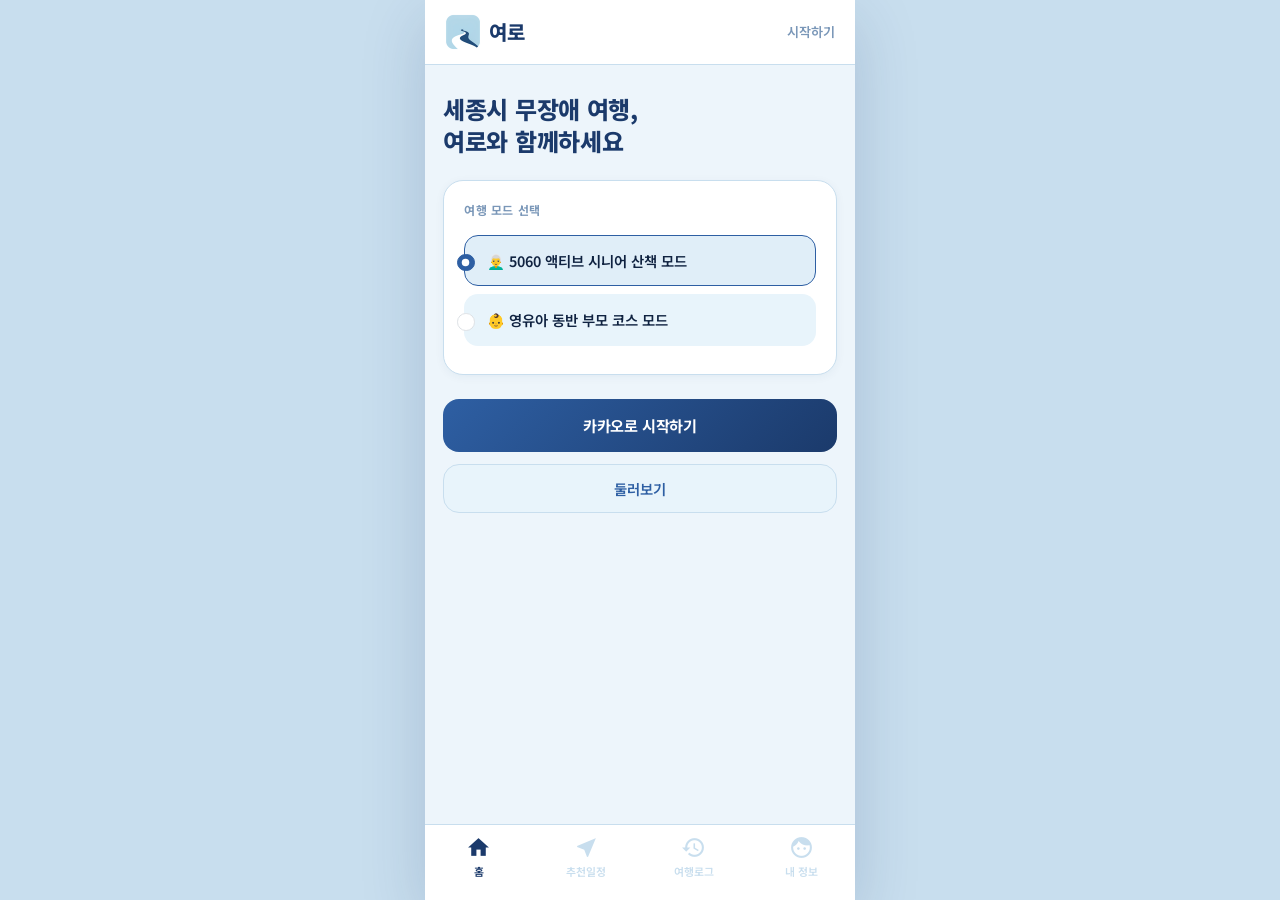
==== yeoro.html @ 9bafb715 "Add files via upload" ====
<!DOCTYPE html>
<html lang="ko">
<head>
    <meta charset="UTF-8">
    <meta name="viewport" content="width=device-width, initial-scale=1.0">
    <title>여로 - 세종시 맞춤형 무장애 큐레이션</title>
    <link href="https://cdn.jsdelivr.net/npm/bootstrap@5.3.0/dist/css/bootstrap.min.css" rel="stylesheet">
    <link href="https://fonts.googleapis.com/icon?family=Material+Icons" rel="stylesheet">
    <link href="https://fonts.googleapis.com/css2?family=Noto+Sans+KR:wght@400;500;600;700;800&display=swap" rel="stylesheet">
    <style>
        :root {
            /* yeoro 로고 기반 컬러 시스템 */
            --yeoro-navy:    #1B3A6B;   /* 짙은 네이비 — 로고 강 색 */
            --yeoro-blue:    #2E5FA3;   /* 중간 블루 — CTA / 포인트 */
            --yeoro-sky:     #BDD9EF;   /* 연한 하늘 — 로고 배경 */
            --yeoro-mist:    #E8F4FB;   /* 더 연한 미스트 — 카드 배경 */
            --yeoro-white:   #FFFFFF;
            --yeoro-bg:      #EDF5FB;   /* 전체 배경 */
            --yeoro-text:    #0F2240;   /* 주 텍스트 */
            --yeoro-sub:     #3A5580;   /* 보조 텍스트 */
            --yeoro-muted:   #7A97B8;   /* 흐린 텍스트 */
            --yeoro-border:  #C8DEEE;   /* 테두리 */
            --app-font-size: 100%;
        }

        * { box-sizing: border-box; }

        body {
            font-family: 'Noto Sans KR', -apple-system, BlinkMacSystemFont, sans-serif;
            background-color: #C8DEEE;
            margin: 0;
            display: flex;
            justify-content: center;
            color: var(--yeoro-text);
            -webkit-font-smoothing: antialiased;
        }

        .phone-wrapper {
            width: 100%;
            max-width: 430px;
            height: 100vh;
            background-color: var(--yeoro-bg);
            position: relative;
            display: flex;
            flex-direction: column;
            overflow: hidden;
            box-shadow: 0 20px 60px rgba(27,58,107,0.18);
            font-size: var(--app-font-size);
        }

        /* ── 헤더 ── */
        .app-header {
            background-color: var(--yeoro-white);
            padding: 14px 20px;
            display: flex;
            justify-content: space-between;
            align-items: center;
            z-index: 10;
            border-bottom: 1px solid var(--yeoro-border);
        }
        .app-header .logo {
            display: flex;
            align-items: center;
            gap: 8px;
            cursor: pointer;
        }
        .logo-icon {
            width: 32px;
            height: 32px;
            background: var(--yeoro-sky);
            border-radius: 9px;
            display: flex;
            align-items: center;
            justify-content: center;
            overflow: hidden;
        }
        .logo-icon svg { width: 22px; height: 22px; }
        .logo-text {
            font-size: 1.25em;
            font-weight: 800;
            color: var(--yeoro-navy);
            letter-spacing: -0.5px;
        }
        .header-action {
            font-size: 0.82em;
            font-weight: 600;
            color: var(--yeoro-muted);
            cursor: pointer;
        }

        /* ── 스크롤 영역 ── */
        .app-content {
            flex: 1;
            overflow-y: auto;
            padding: 20px 18px;
            padding-bottom: 96px;
        }
        .app-content::-webkit-scrollbar { display: none; }

        /* ── 페이지 타이틀 ── */
        .page-title {
            font-size: 1.5em;
            font-weight: 800;
            line-height: 1.35;
            margin-bottom: 22px;
            color: var(--yeoro-navy);
            letter-spacing: -0.3px;
        }

        /* ── 카드 ── */
        .y-card {
            background-color: var(--yeoro-white);
            border-radius: 20px;
            padding: 20px;
            margin-bottom: 12px;
            border: 1px solid var(--yeoro-border);
            box-shadow: 0 2px 10px rgba(27,58,107,0.05);
        }

        /* ── 로그인 라디오 ── */
        .y-radio-group .form-check {
            padding: 14px 16px;
            border-radius: 14px;
            background-color: var(--yeoro-mist);
            margin-bottom: 8px;
            border: 1.5px solid transparent;
            display: flex;
            align-items: center;
            transition: border-color 0.15s;
        }
        .y-radio-group .form-check:has(input:checked) {
            border-color: var(--yeoro-blue);
            background-color: #E0EEF8;
        }
        .y-radio-group .form-check-input {
            margin-right: 12px;
            width: 1.1rem;
            height: 1.1rem;
            accent-color: var(--yeoro-blue);
        }
        .y-radio-group .form-check-input:checked {
            background-color: var(--yeoro-blue);
            border-color: var(--yeoro-blue);
        }

        /* ── 버튼 ── */
        .y-btn-primary {
            background: linear-gradient(135deg, var(--yeoro-blue) 0%, var(--yeoro-navy) 100%);
            color: white;
            border: none;
            width: 100%;
            padding: 15px;
            border-radius: 16px;
            font-size: 0.95em;
            font-weight: 700;
            letter-spacing: -0.2px;
            transition: opacity 0.15s;
        }
        .y-btn-primary:active { opacity: 0.82; }

        .y-btn-secondary {
            background-color: var(--yeoro-mist);
            color: var(--yeoro-blue);
            border: 1.5px solid var(--yeoro-border);
            width: 100%;
            padding: 13px;
            border-radius: 16px;
            font-size: 0.9em;
            font-weight: 600;
        }

        /* ── 히어로 배너 ── */
        .hero-banner {
            border-radius: 22px;
            background: linear-gradient(145deg, var(--yeoro-navy) 0%, #2a5298 60%, var(--yeoro-blue) 100%);
            padding: 24px 20px;
            margin-bottom: 20px;
            position: relative;
            overflow: hidden;
        }
        .hero-banner::before {
            content: '';
            position: absolute;
            right: -20px;
            top: -20px;
            width: 140px;
            height: 140px;
            border-radius: 50%;
            background: rgba(189,217,239,0.15);
        }
        .hero-banner::after {
            content: '';
            position: absolute;
            right: 30px;
            bottom: -30px;
            width: 90px;
            height: 90px;
            border-radius: 50%;
            background: rgba(189,217,239,0.10);
        }
        .hero-banner-text {
            color: white;
            font-size: 1.15em;
            font-weight: 700;
            line-height: 1.5;
            position: relative;
            z-index: 1;
        }
        .hero-badge {
            display: inline-flex;
            align-items: center;
            gap: 4px;
            background: rgba(189,217,239,0.22);
            color: var(--yeoro-sky);
            font-size: 0.75em;
            font-weight: 600;
            padding: 4px 10px;
            border-radius: 20px;
            margin-bottom: 10px;
        }

        /* ── 메뉴 리스트 ── */
        .menu-row {
            display: flex;
            align-items: center;
            padding: 13px 4px;
            cursor: pointer;
            border-bottom: 1px solid var(--yeoro-mist);
            transition: background 0.1s;
        }
        .menu-row:last-child { border-bottom: none; }
        .menu-icon-box {
            width: 44px;
            height: 44px;
            border-radius: 14px;
            background-color: var(--yeoro-mist);
            display: flex;
            justify-content: center;
            align-items: center;
            margin-right: 16px;
            flex-shrink: 0;
        }
        .menu-icon-box .material-icons { font-size: 1.3rem; }
        .icon-blue   { color: var(--yeoro-blue); }
        .icon-teal   { color: #2A8FA8; }
        .icon-amber  { color: #C07A20; }
        .icon-green  { color: #2A7A4A; }
        .menu-title  { font-weight: 700; font-size: 0.98em; color: var(--yeoro-text); }
        .menu-sub    { font-size: 0.78em; color: var(--yeoro-muted); margin-top: 2px; }
        .menu-arrow  { margin-left: auto; color: var(--yeoro-border); }

        /* ── 카테고리 탭 ── */
        .cat-tabs {
            display: flex;
            background-color: var(--yeoro-border);
            padding: 3px;
            border-radius: 14px;
            margin-bottom: 16px;
        }
        .cat-tab {
            flex: 1;
            text-align: center;
            background: none;
            color: var(--yeoro-sub);
            border: none;
            padding: 8px 4px;
            border-radius: 11px;
            font-size: 0.82em;
            font-weight: 600;
            white-space: nowrap;
            transition: all 0.15s;
        }
        .cat-tab.active {
            background-color: var(--yeoro-white);
            color: var(--yeoro-navy);
            box-shadow: 0 2px 8px rgba(27,58,107,0.10);
        }

        /* ── 장소 카드 ── */
        .place-card {
            background: var(--yeoro-white);
            border-radius: 18px;
            padding: 16px;
            margin-bottom: 10px;
            border: 1px solid var(--yeoro-border);
            position: relative;
        }
        .place-name  { font-size: 1.05em; font-weight: 700; color: var(--yeoro-navy); margin-bottom: 3px; }
        .place-meta  { font-size: 0.8em; color: var(--yeoro-muted); margin-bottom: 6px; }
        .place-desc  { font-size: 0.82em; color: var(--yeoro-sub); font-weight: 500; margin-bottom: 8px; }
        .place-tag   {
            font-size: 0.75em;
            background-color: var(--yeoro-mist);
            color: var(--yeoro-blue);
            padding: 3px 9px;
            border-radius: 8px;
            display: inline-block;
            font-weight: 600;
            border: 1px solid var(--yeoro-border);
        }
        .add-btn {
            background: linear-gradient(135deg, var(--yeoro-blue), var(--yeoro-navy));
            color: white;
            border: none;
            padding: 5px 14px;
            border-radius: 10px;
            font-size: 0.78em;
            font-weight: 700;
            position: absolute;
            right: 16px;
            top: 16px;
        }

        /* ── 타임라인 ── */
        .timeline-node {
            position: relative;
            padding-left: 24px;
            border-left: 2px solid var(--yeoro-border);
            margin-left: 8px;
            padding-bottom: 24px;
        }
        .timeline-node:last-child { border-left-color: transparent; }
        .timeline-node::before {
            content: '';
            position: absolute;
            left: -6px;
            top: 5px;
            width: 10px;
            height: 10px;
            border-radius: 50%;
            background: var(--yeoro-blue);
            box-shadow: 0 0 0 3px rgba(46,95,163,0.18);
        }
        .timeline-title { font-weight: 700; font-size: 1em; margin-bottom: 2px; color: var(--yeoro-navy); }
        .timeline-sub   { font-size: 0.8em; color: var(--yeoro-muted); }

        /* ── 바텀 내비 ── */
        .app-bottom-nav {
            position: absolute;
            bottom: 0; left: 0; right: 0;
            height: 76px;
            background-color: rgba(255,255,255,0.97);
            backdrop-filter: blur(12px);
            display: flex;
            justify-content: space-around;
            align-items: center;
            border-top: 1px solid var(--yeoro-border);
            z-index: 10;
            padding-bottom: 10px;
        }
        .nav-item { text-align: center; color: var(--yeoro-border); cursor: pointer; flex: 1; transition: color 0.15s; }
        .nav-item.active { color: var(--yeoro-navy); }
        .nav-item .material-icons { font-size: 1.55rem; display: block; margin-bottom: 2px; }
        .nav-label { font-size: 0.68rem; font-weight: 600; display: block; }

        /* ── 플로팅 카트 ── */
        .floating-cart {
            position: absolute;
            left: 18px; right: 18px;
            bottom: 90px;
            background: linear-gradient(135deg, var(--yeoro-navy) 0%, #2a5298 100%);
            color: white;
            border-radius: 16px;
            padding: 14px 18px;
            display: flex;
            justify-content: space-between;
            align-items: center;
            box-shadow: 0 6px 20px rgba(27,58,107,0.25);
            z-index: 99;
            cursor: pointer;
        }
        .cart-highlight { color: var(--yeoro-sky); font-weight: 700; font-size: 0.85em; }

        /* ── 바텀시트 모달 ── */
        .modal.fade .modal-dialog { transform: translateY(100%); transition: transform 0.25s ease-out; }
        .modal.show .modal-dialog { transform: translateY(0); }
        .bottom-sheet {
            margin: auto 0 0 0 !important;
            max-width: 430px !important;
            width: 100%;
        }
        .bottom-sheet .modal-content { border-radius: 24px 24px 0 0; border: none; }

        /* ── 폰트 사이즈 선택 ── */
        .size-row {
            padding: 16px;
            background-color: var(--yeoro-mist);
            border-radius: 14px;
            margin-bottom: 8px;
            cursor: pointer;
            font-weight: 600;
            display: flex;
            justify-content: space-between;
            align-items: center;
            border: 1.5px solid transparent;
            color: var(--yeoro-sub);
        }
        .size-row.active {
            background-color: #D8EEFA;
            color: var(--yeoro-navy);
            border-color: var(--yeoro-blue);
        }

        .hidden { display: none !important; }

        /* 섹션 레이블 */
        .section-label {
            font-size: 0.75em;
            font-weight: 700;
            letter-spacing: 0.05em;
            color: var(--yeoro-muted);
            text-transform: uppercase;
            margin-bottom: 8px;
        }
    </style>
</head>
<body>
<div class="phone-wrapper" id="app-root-wrapper">

    <!-- 헤더 -->
    <div class="app-header">
        <div class="logo" onclick="changeScreen('main')">
            <img src="[data-uri]" style="height:36px; width:36px; border-radius:9px; object-fit:cover;" alt="yeoro logo">
            <span class="logo-text">여로</span>
        </div>
        <div class="header-action" id="user-profile-indicator" onclick="changeScreen('login')">시작하기</div>
    </div>

    <!-- 콘텐츠 -->
    <div class="app-content" id="main-app-content">

        <!-- 로그인 화면 -->
        <div id="screen-login" class="py-2">
            <div class="page-title">세종시 무장애 여행,<br>여로와 함께하세요</div>

            <div class="y-card mb-4">
                <div class="section-label mb-3">여행 모드 선택</div>
                <div class="y-radio-group">
                    <div class="form-check">
                        <input class="form-check-input" type="radio" name="loginTargetRadio" id="radio5060" value="5060" checked>
                        <label class="form-check-label fw-semibold" for="radio5060" style="font-size:0.9em;">👨‍🦳 5060 액티브 시니어 산책 모드</label>
                    </div>
                    <div class="form-check">
                        <input class="form-check-input" type="radio" name="loginTargetRadio" id="radioFamily" value="family">
                        <label class="form-check-label fw-semibold" for="radioFamily" style="font-size:0.9em;">👶 영유아 동반 부모 코스 모드</label>
                    </div>
                </div>
            </div>

            <button class="y-btn-primary mb-2" onclick="processPreAuthenticationFlow(true)">카카오로 시작하기</button>
            <button class="y-btn-secondary mt-1" onclick="processPreAuthenticationFlow(false)">둘러보기</button>
        </div>

        <!-- 메인 화면 -->
        <div id="screen-main" class="hidden">
            <div class="hero-banner mb-4">
                <div class="hero-badge">
                    <span class="material-icons" style="font-size:0.9em;">gps_fixed</span>
                    현위치 기반 안내
                </div>
                <div class="hero-banner-text" id="main-welcome-msg">
                    안전하고 편안한<br>세종 무장애 인프라 가이드
                </div>
            </div>

            <div class="section-label">무엇을 찾으시나요?</div>
            <div class="y-card" style="padding: 6px 14px;">
                <div class="menu-row" onclick="loadUnifiedCategory('관광지')">
                    <div class="menu-icon-box"><span class="material-icons icon-blue">landscape</span></div>
                    <div>
                        <div class="menu-title">관광 명소</div>
                        <div class="menu-sub">경사도가 낮은 평지형 랜드마크</div>
                    </div>
                    <span class="material-icons menu-arrow" style="font-size:1.1rem;">chevron_right</span>
                </div>
                <div class="menu-row" onclick="loadUnifiedCategory('먹거리')">
                    <div class="menu-icon-box"><span class="material-icons icon-amber">restaurant</span></div>
                    <div>
                        <div class="menu-title">추천 맛집</div>
                        <div class="menu-sub">휠체어·유모차 진입 가능한 식당</div>
                    </div>
                    <span class="material-icons menu-arrow" style="font-size:1.1rem;">chevron_right</span>
                </div>
                <div class="menu-row" onclick="loadUnifiedCategory('축제')">
                    <div class="menu-icon-box"><span class="material-icons icon-teal">festival</span></div>
                    <div>
                        <div class="menu-title">지역 축제</div>
                        <div class="menu-sub">장애물 없는 안전한 행사 공간</div>
                    </div>
                    <span class="material-icons menu-arrow" style="font-size:1.1rem;">chevron_right</span>
                </div>
                <div class="menu-row" onclick="loadUnifiedCategory('의료기관')">
                    <div class="menu-icon-box"><span class="material-icons icon-green">local_hospital</span></div>
                    <div>
                        <div class="menu-title">실시간 종합의료</div>
                        <div class="menu-sub">돌발 상황 대비 전문 응급 인프라</div>
                    </div>
                    <span class="material-icons menu-arrow" style="font-size:1.1rem;">chevron_right</span>
                </div>
            </div>
        </div>

        <!-- 일정 화면 -->
        <div id="screen-schedule" class="hidden">
            <div class="d-flex justify-content-between align-items-center mb-3">
                <div class="fw-bold" style="font-size:1.15em; color: var(--yeoro-navy);">오늘의 최적 일정</div>
                <div class="d-flex gap-2">
                    <button class="btn btn-sm fw-bold px-2 rounded-3" style="font-size:0.78em; background:var(--yeoro-mist); color:var(--yeoro-blue); border:1px solid var(--yeoro-border);" onclick="generateRandomSchedule()">🎲 랜덤 추천</button>
                    <button class="btn btn-sm fw-bold px-2 rounded-3" style="font-size:0.78em; background:var(--yeoro-mist); color:var(--yeoro-sub); border:1px solid var(--yeoro-border);" onclick="recalculateAndSortRoute()">🔄 재정렬</button>
                </div>
            </div>
            <div id="schedule-timeline-box" class="y-card">
                <p class="text-center py-4 small m-0" style="color:var(--yeoro-muted);">장바구니에 장소를 담거나<br><strong style="color:var(--yeoro-sub);">'🎲 랜덤 추천'</strong> 버튼을 눌러보세요.</p>
            </div>
        </div>

        <!-- 장소 목록 화면 -->
        <div id="screen-api-list" class="hidden">
            <div class="cat-tabs">
                <button class="cat-tab" id="tab-관광지" onclick="loadUnifiedCategory('관광지')">관광지</button>
                <button class="cat-tab" id="tab-먹거리" onclick="loadUnifiedCategory('먹거리')">먹거리</button>
                <button class="cat-tab" id="tab-축제" onclick="loadUnifiedCategory('축제')">축제</button>
                <button class="cat-tab" id="tab-의료기관" onclick="loadUnifiedCategory('의료기관')">의료</button>
            </div>
            <div id="dynamic-api-cards-injection-box"></div>
        </div>

        <!-- 여행 로그 화면 -->
        <div id="screen-history" class="hidden">
            <div class="page-title">나의 무장애 여정</div>
            <div class="y-card text-center py-5">
                <span class="material-icons mb-2" style="font-size:2.5rem; color:var(--yeoro-border);">lock</span>
                <p class="fw-bold m-0 small" style="color:var(--yeoro-sub);">비회원 상태에서는 기록이 저장되지 않아요.</p>
            </div>
        </div>

    </div>

    <!-- 플로팅 카트 -->
    <div class="floating-cart hidden" id="toss-omni-floating-cart" onclick="openOmniCartModal()">
        <div class="d-flex align-items-center gap-2">
            <span class="material-icons" style="font-size:1.25rem;">shopping_bag</span>
            <span class="fw-bold small"><span id="omni-cart-counter-badge">0</span>개의 장소가 담겼어요</span>
        </div>
        <span class="cart-highlight">보기 ›</span>
    </div>

    <!-- 바텀 내비 -->
    <div class="app-bottom-nav">
        <div class="nav-item active" onclick="changeScreen('main')">
            <span class="material-icons">home</span>
            <span class="nav-label">홈</span>
        </div>
        <div class="nav-item" onclick="changeScreen('schedule')">
            <span class="material-icons">near_me</span>
            <span class="nav-label">추천일정</span>
        </div>
        <div class="nav-item" onclick="changeScreen('history')">
            <span class="material-icons">history</span>
            <span class="nav-label">여행로그</span>
        </div>
        <div class="nav-item" onclick="changeScreen('login')">
            <span class="material-icons">face</span>
            <span class="nav-label">내 정보</span>
        </div>
    </div>
</div>

<!-- 폰트 사이즈 모달 -->
<div class="modal fade" id="fontSizeSettingModal" data-bs-backdrop="static" data-bs-keyboard="false" tabindex="-1" aria-hidden="true">
    <div class="modal-dialog bottom-sheet">
        <div class="modal-content">
            <div class="modal-body p-4">
                <div class="page-title" style="font-size:1.25em; margin-bottom:10px;">글자 크기 선택</div>
                <p class="small mb-4" style="color:var(--yeoro-muted);">가장 보기 편한 크기를 골라주세요.</p>
                <div class="size-row" id="size-card-normal" onclick="selectFontSizePreference('100%')">
                    <span>기본 크기</span>
                    <span style="font-size:1rem; color:var(--yeoro-muted);">가나다</span>
                </div>
                <div class="size-row active" id="size-card-large" onclick="selectFontSizePreference('120%')">
                    <span>크게 보기 (시니어 추천)</span>
                    <span style="font-size:1.25rem; color:var(--yeoro-navy);">가나다</span>
                </div>
                <button class="y-btn-primary mt-4" onclick="confirmFontSizeAndGoHome()">확인</button>
            </div>
        </div>
    </div>
</div>

<!-- 카트 모달 -->
<div class="modal fade" id="omniCartModal" tabindex="-1" aria-hidden="true">
    <div class="modal-dialog bottom-sheet">
        <div class="modal-content">
            <div class="modal-body p-4">
                <div class="page-title" style="font-size:1.15em; margin-bottom:14px;">선택한 장소 목록</div>
                <div id="omni-cart-items-list-box" style="max-height:220px; overflow-y:auto;" class="mb-4"></div>
                <button class="y-btn-primary" onclick="injectCartToTimelineRoute()">현위치 동선 최적화하기</button>
            </div>
        </div>
    </div>
</div>

<script src="https://cdn.jsdelivr.net/npm/bootstrap@5.3.0/dist/js/bootstrap.bundle.min.js"></script>
<script>
    const rawUnifiedDataset = [
        { id: 1, category: "관광지", name: "세종 이응다리 (금강보행교)", addr: "세종특별자치시 세종동 29-111", lat: 36.4852, lng: 127.2910, desc: "♿ 1.4km 완전 평면 동선 및 야간 안심 유도등 구비" },
        { id: 2, category: "관광지", name: "국립세종수목원 사계절온실", addr: "세종특별자치시 연기면 수목원로 136", lat: 36.4961, lng: 127.2935, desc: "👶 무료 유모차 대여 인프라 및 넓은 수유실 인접" },
        { id: 3, category: "먹거리", name: "더사랑 차반 (한정식)", addr: "세종 장군면 월현윗길 38-31 1층", lat: 36.4941, lng: 127.2045, desc: "♿ 입구 턱이 없는 완만한 슬로프 휠체어 진입 전용로 보장" },
        { id: 4, category: "먹거리", name: "만선 (생선구이)", addr: "세종 금남면 발산1길 41 1층", lat: 36.4682, lng: 127.2812, desc: "👶 영유아 동반 가족 안심 좌식 의자 및 주차장 구비" },
        { id: 5, category: "축제", name: "세종시 낙화 축제 (시즌 한정)", addr: "세종특별자치시 중앙공원 일원", lat: 36.4912, lng: 127.2711, desc: "🌳 넓은 중앙녹지 공간 연계로 턱이 없는 인도 확보" },
        { id: 6, category: "의료기관", name: "세종충남대학교병원", addr: "세종특별자치시 보람1로 16", lat: 36.5184, lng: 127.2592, desc: "🚑 24시간 응급 진료 체계 및 소아청소년과 전문의 상주" },
        { id: 7, category: "의료기관", name: "엔케이세종병원", addr: "세종특별자치시 한누리대로 249", lat: 36.4842, lng: 127.2588, desc: "🚑 야간 급체 및 골절 등 돌발 외상 안전 진료 인프라" }
    ];

    let userAuthenticationSession = { loggedIn: false, targetGroup: "5060", nickname: "비회원" };
    let globalOmniCartArray = [];
    let userRealTimeLocationCoords = { lat: 36.4800, lng: 127.2890 };
    let temporaryFontSizeChoice = "120%";

    function changeScreen(screenId) {
        ['login','main','schedule','api-list','history'].forEach(s => {
            const el = document.getElementById('screen-' + s);
            if(el) el.classList.add('hidden');
        });
        document.getElementById('screen-' + screenId).classList.remove('hidden');
        const tabs = document.querySelectorAll('.nav-item');
        tabs.forEach(t => t.classList.remove('active'));
        if(screenId === 'main')     tabs[0].classList.add('active');
        if(screenId === 'schedule') tabs[1].classList.add('active');
        if(screenId === 'history')  tabs[2].classList.add('active');
        if(screenId === 'login')    tabs[3].classList.add('active');
    }

    function processPreAuthenticationFlow(isKakao) {
        const val = document.querySelector('input[name="loginTargetRadio"]:checked').value;
        userAuthenticationSession.targetGroup = val;
        userAuthenticationSession.nickname = isKakao ? "카카오 회원" : "비회원";
        if (val === "5060") {
            new bootstrap.Modal(document.getElementById('fontSizeSettingModal')).show();
        } else {
            document.getElementById('app-root-wrapper').style.setProperty('--app-font-size', '100%');
            executeAuthenticationFinalization();
        }
    }

    function selectFontSizePreference(sizePercent) {
        temporaryFontSizeChoice = sizePercent;
        document.getElementById('size-card-normal').classList.remove('active');
        document.getElementById('size-card-large').classList.remove('active');
        document.getElementById(sizePercent === '100%' ? 'size-card-normal' : 'size-card-large').classList.add('active');
    }

    function confirmFontSizeAndGoHome() {
        document.getElementById('app-root-wrapper').style.setProperty('--app-font-size', temporaryFontSizeChoice);
        const m = bootstrap.Modal.getInstance(document.getElementById('fontSizeSettingModal'));
        if (m) m.hide();
        executeAuthenticationFinalization();
    }

    function executeAuthenticationFinalization() {
        document.getElementById('user-profile-indicator').innerText = userAuthenticationSession.nickname;
        document.getElementById('main-welcome-msg').innerHTML =
            `반갑습니다, ${userAuthenticationSession.nickname}님<br><span style="font-size:0.82em; font-weight:500; opacity:0.88;">현위치 기반 무장애 맞춤 가이드가 켜졌어요.</span>`;
        changeScreen('main');
    }

    function calculateHaversineDistanceKm(lat1, lon1, lat2, lon2) {
        const R = 6371;
        const dLat = (lat2-lat1)*Math.PI/180, dLon = (lon2-lon1)*Math.PI/180;
        const a = Math.sin(dLat/2)**2 + Math.cos(lat1*Math.PI/180)*Math.cos(lat2*Math.PI/180)*Math.sin(dLon/2)**2;
        return parseFloat((R * 2 * Math.atan2(Math.sqrt(a), Math.sqrt(1-a))).toFixed(1));
    }

    function loadUnifiedCategory(categoryKey) {
        document.querySelectorAll('.cat-tab').forEach(b => b.classList.remove('active'));
        const t = document.getElementById(`tab-${categoryKey}`);
        if(t) t.classList.add('active');
        const box = document.getElementById('dynamic-api-cards-injection-box');
        box.innerHTML = "";
        rawUnifiedDataset.filter(i => i.category === categoryKey).forEach(item => {
            const dist = calculateHaversineDistanceKm(userRealTimeLocationCoords.lat, userRealTimeLocationCoords.lng, item.lat, item.lng);
            const card = document.createElement('div');
            card.className = "place-card";
            card.innerHTML = `
                <div class="place-name">${item.name}</div>
                <div class="place-meta">내 위치에서 ${dist}km · 세종시</div>
                <div class="place-desc">${item.desc}</div>
                <span class="place-tag">${item.category}</span>
                <button class="add-btn" onclick="pushItemToOmniCart(${item.id})">추가</button>`;
            box.appendChild(card);
        });
        changeScreen('api-list');
    }

    function pushItemToOmniCart(id) {
        const item = rawUnifiedDataset.find(d => d.id === id);
        if(globalOmniCartArray.some(c => c.id === id)) return;
        globalOmniCartArray.push(item);
        document.getElementById('omni-cart-counter-badge').innerText = globalOmniCartArray.length;
        document.getElementById('toss-omni-floating-cart').classList.remove('hidden');
    }

    function openOmniCartModal() {
        const box = document.getElementById('omni-cart-items-list-box');
        box.innerHTML = globalOmniCartArray.length === 0
            ? `<p class="text-center py-3 m-0 small" style="color:var(--yeoro-muted);">추가한 장소가 없어요.</p>`
            : globalOmniCartArray.map((item, i) => `
                <div class="d-flex justify-content-between align-items-center py-2" style="border-bottom:1px solid var(--yeoro-border);">
                    <div>
                        <span class="fw-bold" style="color:var(--yeoro-navy); font-size:0.93em;">${item.name}</span>
                        <span class="ms-2" style="font-size:0.78em; color:var(--yeoro-muted);">${item.category}</span>
                    </div>
                    <span class="material-icons" style="cursor:pointer; font-size:1.15rem; color:var(--yeoro-muted);" onclick="removeCartItem(${i})">close</span>
                </div>`).join('');
        new bootstrap.Modal(document.getElementById('omniCartModal')).show();
    }

    function removeCartItem(index) {
        globalOmniCartArray.splice(index, 1);
        document.getElementById('omni-cart-counter-badge').innerText = globalOmniCartArray.length;
        if(globalOmniCartArray.length === 0) {
            document.getElementById('toss-omni-floating-cart').classList.add('hidden');
            const m = bootstrap.Modal.getInstance(document.getElementById('omniCartModal'));
            if(m) m.hide();
        } else { openOmniCartModal(); }
    }

    function injectCartToTimelineRoute() {
        const m = bootstrap.Modal.getInstance(document.getElementById('omniCartModal'));
        if(m) m.hide();
        recalculateAndSortRoute();
        changeScreen('schedule');
    }

    function generateRandomSchedule() {
        globalOmniCartArray = [];
        ["관광지","먹거리","축제"].forEach(cat => {
            const pool = rawUnifiedDataset.filter(i => i.category === cat);
            if(pool.length > 0) globalOmniCartArray.push(pool[Math.floor(Math.random()*pool.length)]);
        });
        document.getElementById('omni-cart-counter-badge').innerText = globalOmniCartArray.length;
        document.getElementById('toss-omni-floating-cart').classList.remove('hidden');
        recalculateAndSortRoute();
    }

    function recalculateAndSortRoute() {
        if(globalOmniCartArray.length === 0) return;
        globalOmniCartArray.forEach(item => {
            item._currentDist = calculateHaversineDistanceKm(userRealTimeLocationCoords.lat, userRealTimeLocationCoords.lng, item.lat, item.lng);
        });
        globalOmniCartArray.sort((a,b) => a._currentDist - b._currentDist);
        const box = document.getElementById('schedule-timeline-box');
        box.innerHTML = "";
        globalOmniCartArray.forEach(item => {
            const url = `https://map.kakao.com/link/to/${encodeURIComponent(item.name)},${item.lat},${item.lng}`;
            const node = document.createElement('div');
            node.className = "timeline-node";
            node.innerHTML = `
                <div class="timeline-title">${item.name}</div>
                <div class="timeline-sub">직선거리 ${item._currentDist}km · ${item.category}</div>
                <button class="btn btn-sm mt-2 px-3 fw-bold rounded-3" style="font-size:0.78em; background:var(--yeoro-mist); color:var(--yeoro-blue); border:1px solid var(--yeoro-border);" onclick="window.open('${url}')">길찾기</button>`;
            box.appendChild(node);
        });
    }
</script>
</body>
</html>
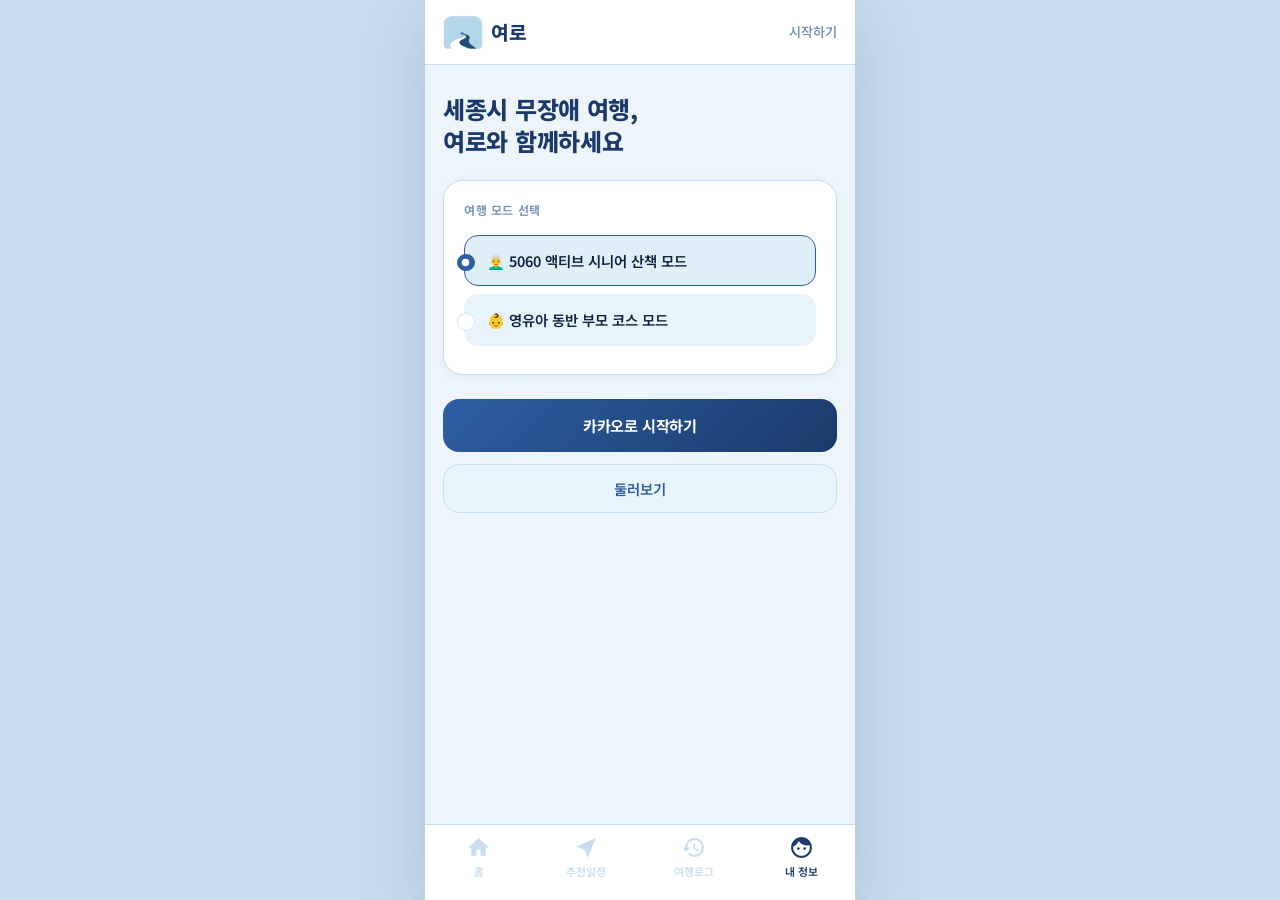
==== commit 6cb1bfef: "수정1" ====
--- a/yeoro.html
+++ b/yeoro.html
@@ -50,33 +50,30 @@
 
         /* ── 헤더 ── */
         .app-header {
-            background-color: var(--yeoro-white);
-            padding: 14px 20px;
+            background: #fff;
+            padding: 12px 18px;
             display: flex;
             justify-content: space-between;
             align-items: center;
+            border-bottom: 1px solid var(--yeoro-border);
             z-index: 10;
-            border-bottom: 1px solid var(--yeoro-border);
-        }
-        .app-header .logo {
+        }
+        .logo {
             display: flex;
             align-items: center;
             gap: 8px;
             cursor: pointer;
-        }
-        .logo-icon {
-            width: 32px;
-            height: 32px;
-            background: var(--yeoro-sky);
-            border-radius: 9px;
-            display: flex;
-            align-items: center;
-            justify-content: center;
-            overflow: hidden;
-        }
-        .logo-icon svg { width: 22px; height: 22px; }
+            text-decoration: none;
+        }
+        .logo img {
+            width: 40px;
+            height: 40px;
+            border-radius: 10px;
+            object-fit: cover;
+            flex-shrink: 0;
+        }
         .logo-text {
-            font-size: 1.25em;
+            font-size: 1.2em;
             font-weight: 800;
             color: var(--yeoro-navy);
             letter-spacing: -0.5px;
@@ -413,6 +410,7 @@
             margin-bottom: 8px;
         }
     </style>
+<script type="text/plain" id="logo-data">iVBORw0KGgoAAAANSUhEUgAAAIAAAACACAIAAABMXPacAAAgB0lEQVR42u19SZAk13ne/71cauvu6e7ZNwyAAUBgOAQEm4EBCJumaJEhW6TCkkLhcOjgsCIUPtg++KSwwwfeZEm+2OEDFQ7DomXJgm0pQBEEN4E0QcAgBwSIbbANMJjB7DOY6em9qjLzfT5kVWa+zJdLdTdJhN2JiUB3VXXWy/fv3788kJTt6+d3qe0t2CbANgG2r20CbBNg+9omwDYBtq9tAmwTYPv62V7ult/x/+3AGh9BAtBcGf4/YFtu3ZO6m19Esg5NGUY61NRl+BILVGL5z0XGs344WQc3xAI0Pk8KkP5Ajt4GBCJKwVfKc4DSG/xMCMDMvoeay4NwoR8sDaO1YRhoCUOtqbOf5ninkL0BhOMHhfVRslQc7UqWAOOtSl6nCIyXcyuO7wcYnze2XoQQxGsubC8gjqNcpToupn13tuPtaHsdV2FzZMBEaGj2a26uB5eWBjfXg7UgjDRFRAkBif/LcTF/qtrJYP8RYX9Kho0xHSkK8F010/[base64]/aOJ0o1ILbKz69+7a2q27W6NBMT7szqMXr+6fG114Cqo/K4ze5PMdmFEh+T3kblFQ7e6uRBsqbiM5JVZS5zd6+JP5kpCiuc6d8337pxrb5YA8e5fXx2+dnV5bRiODb7hIZBEZq1lepwpATblNDazBRtTNTQsRuphZRyhAp0wluoskShC4NCOzrHdXQdoSgCbMpCrK8OXLy+GWid6jQUtgyYxI7I2juM1WzYPJT/TxunWsAGVYXldhDJBSM8xrcZ6NdlsABJq7p/u3L9vKmHcKgJYd//a6uAnlxa1JgDaFHyyjbTsc4Wioalam/IwkmeGpI59+sgZT79yr3OGJl4+ypdY4UPTDAOR+uAAJNKyf0f7gb1TqlwOXCm4bvEPt/rhy5eWwkg7SnEso7R8PSzqpl6zoMBHWf+w5Glz7xn+ZLqLLKfo+AlAi6yg4JIyF+WZK4hV6ph/M88xep3iOLi01PeUOr6nV7Ymt/jMEBlG+tUry0OtXShN5paWW0o+jkWtr48y2ybmBlWqBIoBRhCjvyLypsfcf6Q4gzZurZEXNjNOYEEYU/vJDL0opMShEcWBnFtYa7vqrvmOlQYui8qUcura8mJ/6KlUQRkbOHJtzG2ClDIdc3yWfSX7e2KjaQ+nzMdHnl1ZIBQswRhFj+LZPB9kSQUBTdtrvptZeIxgGPvDMYhEARTk3Rurs213V9crfqsqImMXltYvLvY9ZfKYzYFEJp8wdt1qTRtNHUVm7fqIsRLeovXGNJ1EZvaeWT+e6SUFXwN1GhLFh85+Y6x/MVb7MHUjxgQlIRJpnr6xFmpLSKNyXkc/[base64]/jP8SkjG6tfxNJkqlfH6aQldDd2KxEmE6VkgAy+MyDMG7ouSxqxDTCNzwXKfrCy9YLLziOSASQZqAVh0L8a2mgDWgvDsrfVju6eylkBld+HSUn9lEIz1T34tyGOHhp5MlIQhuYn8I/04kFM2xr/ElR5/CgnTC4QQFhWuJFpm/[base64]/MtxIdnlE7maQzKYiVHA1lMXLbx/[base64]/[base64]/lIZUxIa+KMpbmBYpq1SVoM2XxQ1j6MrGGJLYnzZhRqTQOKYN6Ooeh0ViRgUWQONMnhspwIluQjq8mDsjiPLAU/mnBNBQ3SbJolGiErEmEsYEGwf/04IYDyhSGnJ1GbF6vYAbIK9rclKA1PrexhuBH11CC3h7ENswJJsReEFBzMYOEwCcCStLah+kWKGT8zbqjDn0vdAxYUQZnvgbJCNtSgy2i8sry/UCkZaYhRNAZ1MKuJhppcbFsQ8vtcs9DqGmJYUrWNY2aWOYLVAkfTqyl41LByfqU8cSwExTwzRi5Q5dOoWkVg8CfL9pg1RhmW2J/[base64]/LsHkzNKcPI/XuOgZ8468/oVsqJo0W7kFuynKxxxjlAIsd9KUJZk0medcW1kIqUHyYRYzAAWgr8zoo84TKzpu3OrOA1baG+Yro/Lc6loWnkLGsR9FlONQqV21NWfZanrKaIyCPi2iYKirO0Lh21BQ5U2Yxr5imgaZlSgeKz5oswFV0SCbKEbUK0yIoAaHLMOwi44wC9YmTjZmnaJSjY+N6/xcnGUx12JpymJNIIaqKvMyr5bVX9CoUC7zDtKdKibLK/YFdQ7qhiDTuhgw25ZpE0CzAgcok1G3cnfQHExB3V5XpvlgC1nTEDcX6FfKEMsA7S2/YNFReelkndlQ1c5vw9gq/Spa9K/Fa6QdVC34bonNREWmu8ykN3CXJzbJBd8AJT4zGjKAW67d2LSQJ+tw5XJXVXB8g0elNeFoAEA5EKMeiq3R72yCRDHBgSqC6JxFhukP0JQAZuqUqumGMsXEgkGsvkulzWBlmJtrJ2Hldk4ISWMCBYRcMFDsq0StGncN9cnmIG2F5UNlZGSxCqX2A3aUyFo5WQZk0/x5cimpMMUs8+qqqxuzKtgtwQ7KDGM168B2n6pCJZEaTVWrHlhJ2oqYGbXVTA3tiOV7UI4a0GzWT4wwbVQqh9dKOJz1gs+q5dekh7E1GoQmKMa6D3NyHcWy6upC4a2yAeAbdxIsfhdrovWqL5u8BbtM/lDyscaRSlnoUm8mLFWEsLqhNCGYjTnFtS7ZhIJdxHpsW0xWNvyzmSyxbpyIBeIyCpRpfejqp1fSAFycUDVywj2u8u+tpahpyfOo/[base64]/45IlPnHj4wX17dypHheHQtMT2kVrYEkFAIxVUOjmDBQKgcbxTqhczf8tal6J6fki8orEiIel67htvvf/tp5//4PzVtfUBtVaO+zu//esPP/SJtZW1MAwkJFShSiEfl2xKJpLUfBpO1emF0gq2KgkgWZk1ybpaVchvRbkUmrMcqNlut95798IfffnP18PIb3V8v6WjyPG86em26EhTa60BES2QrR1FVNjGBPyHiJYGiX0msxlgQa9tkfBH4TK6jyCanGp7U+2upghE64iUoD/4T//5q1/7xrOLS6uddrvX7TiOIyKMtGjKxhRrre4pyT+h/m9RLu+kiJy8uHh1ue8paI4meWqyeixchRtKC+axcd4j6bX88+evPfHE02+fuRBG2nMUgCiIwuFwbn72Y/ccOX78rjtuPzA/O+25jmY0DKJI63HbcTLEB1U+V7MVoYB9J2NFWd4FnnHrIELlOicO7phve+m4t5MXFq+uxAQYuRLjMRHCBqggLEgAtsAlTbxmiu97YRC98uo7z5987b0zF5fXVh0o33GiKBwOA+W6c/Ozhw7uuevOQ/ccPXTwwO5ut03qYRBGmoAAKE6sm1w6RgQAhNpsBkJDvxpCKq9IgJEEiB5PsSgb0tR419DACZ4E3iEVVMv3B4PBuQtXT51699SbZy5fubE+GCpHuUoxCsMgoKDTbe/ft/vuu48cP3b09sN7e912qPVwGFAESgGCCiy3RhOlvfHZJpgKWCip9WhOgCQzvmkCbNGVpZ3WhFK+5zmus7y8evbcpbdPf3Du/fNnz19bWFr1XLR9j5QwjLRmq+Uf2L/72H13PHD8rtsO71GOsz4MQCqlik4JGvX4cDQnS5gQIKkjY2MJcDznoYIKunVlpe8p0CAALFVFDTRSFQEmEwVzDJLREQDlKMdxXKg2IrWy/PKp95/64RuvvXsuDMNeqx0/WhiFURRNddv3HD30qYd/4dixOz3f7Q+GIqKQ706rp0F2/DTHumjsLNQTYDzMzPHchw7O5CTg1pXlzRJgqyWAthDBaDnUFCGUcnb22g8e6Kkw/O6Lp//kqee//9JbLdd1oEY9WToKgsBxnXuOHvnlzz1y78eO9IdDEZ3MXC4pjDWYAGn/T1o/llpBNPJWmhOAFQj/ZgnA6qwAUQ5DlgEBgSY0T9w2f3DGjyJ+5Ws//Hd/9p2V9XVPqXigklKg5mAw9Dzvlz770K/88iMEtI4Q93EBJRopU7eamRWZjM1IZz6itJFKTBUEUmVUkDUOMKOGLUOwGqVZksLuxiNWKCK+A4KvXF7oB5Hj4Lf/wSNf/t3f2tHrhpEe1fmShLS7bcdTX//ms4/91yfDYeg4TuLs1Syedo7kJJtkjSJUDdKBLa5qGsP3VT2LyXyV6keLXXyF2AVn7EPH4XAQRZ/+m0d/97c+H2oqlWn81JqU3lT35I9f/7PHvwWq6smxk3Ehm0B4+YdSG0uubAZoy5wwYHlgppM2RmXSLO+TSyipyZC8Y77X9RRFHKU0+UuPHDuwa3YYhshWfFF0pKenp1548dSPfnyq7be0Zsmu065ZbCUPbCwLOQWsamnJDdnZipF4aRKL1X5/2myFQtI6+TnSMozoO+r43plje6Yyn0er5bZbHmlBJynieN4zz728tj5QjsrCqIX5jJbeNjYuWs7/WW0+gDKZuNV08VakNJAeFwKDoZE/Z6EQ7pASijCiUmqm5R6cbh2e7fQyw/C0puPgzMUbV27c8lyHWfSAI//JdZyrV25cvnzjzjv3DYdBTk1Yyqlge7qKjvhyI8AKAiA3Lgd15q9g7qsJmRbPjkbZGf4GRChabJ3BpGgyPivFU2rGd+e63r7p9q6ulzs+JIq046j1YfgHf/yN/vqw0/a11jYTgiAM19cHSuUBobSZhrkwbOLkOeqAuY1KwIYCrOLgG1PL0jLfkxLqWEuj7TrTHXd3r7Wr5820Pd/J1z9pzfionZtLa//6Pz7x3Munu93WeCpDPq9O0vfcXi/5gJ1ZkIGVMdm+N4o5rRLAGqeRk3F9Ce6SQ1AMOGvM7PAUdrT8ua6/q+vPd7ye71ipTk2BxA7Pt//Pqd//L9985/y1XqcdRXqk4kydCCAKo9mZqfm5aR3p5EwnWJNosCftjEUUs0GWsX25FtAiAdhA9RgOMZoaC2YnQlv0IUaTdqi1QND2nB09b1fXn+/6M23Xzwz4NabPUyJqRykoiMgLr7//R3/xg78++YYmu912FEXMsqPpwoZRtG/vfK/[base64]/M7zb3zlq8/++M1zw4idjjfd62itaYzKsFQkaK39lnf7bfsjrScdkCjllSqNhibRoLRrI0xlGDBJm2HZIJmIDCmeUju7/v7p1v7p9nTLsu/F3deaSsGBWhsEX//+a1/5q+dePn1eg92270FFmpHWUlt5CInCaM/Ouf37dwZBUDj2rKE3semQ1CBAVStrCbHrTUBO3SPeeq3Zdp0j0+3Ds525jufAsu+wYRgUUQrDIPof33rhT5760evvXhSw024JRGuK6AL6SysNIAij6OCB3b2pTjAMlIMsbcByvt9AxReybb8WV9StiBGqo7pKvD/fVUBKSE1ipuUcnmkfmu0mqiYxqhWIbsz4EPneybf/w39/+vlX33U9t9trkaK1LhZV0/zJiPUwSnkfOrhbxaezGLYVJW1RqY0FTI+myawclqoNtxbWwwQvM99CCyiRkIwiznb8O+a7B2faLacwlK6S8PHuLyyt/dvHnvrzb54MyKmpDkWiMDKQeJSBILkyJVDTcZ39+3YxDdBYeoZMNjbNnEOHzUVFtEvABF6QVM/t4GhnGGhOe+4du3tH5jueQq2Qwbb7p9698C//8PGXT1+cnu64grjiYQKdLRk5oGih73s7ZnokYXfwc01Nkh1CZtT/Tpz1YI5R3I1YGNh6GHMBAhBEdBXu3tm9a+dUJz7lkpMVqmhSKbzwxrnf+dJj1xZXduzohZGW7Fm5E3gwmWNANP223275mvm6gdGENzLPkgWoomGHQW2VoVujXGobje2rQBBxvu0e37djV88Tc4Y8bHJeXLImFfD+pZv/7Pf+2/Wl1V63E4ahMUsahXa9JmoB41DYivaldKKt0W8y6KWJF+XaUgX1YFwFVbUINY/Od+/bO+0rFDVmVRMEDZ9Ja/7+Y0+evXx9x3QvDCMDjd9I3fVIDwEYDoPBcDjm9sKsYTRpqdkECVCXD9gIzj2OrSByfO/0A/tnkt1n+e7rXAMMUtUP4NSZy0+ffKPXbYehthy+IYXkQLP1KiWDwfDmwjKQHFZUDBNNz8Q2ZofNrGLJWtEsI9aA8NmZqgr4hQOzd+3sFSvmmNlulh2EYp5k+sNX3ltcXVNwyK3MzAEIwujcucuOUvkqeItCg3GITtp8vdG6S/NR1EZvkQe3CKHWn9gzc9uONpnbTfuOixTOwzJZ6cLl6zrSkwT7jVZP0nGd198+t7baHycDLCIwLkO05MI2lA/IvcSNE8A6niyM9J1zU7fPdTguV6JUVWrk9xzpcXTJ6uZnp2OYrCrDw+TsN8vpZdYuVJK+752/cPUnr55u+34UMZt35hiXjctjOTrzoUgMWisqGjgwxumhamMwhwnXMaKe7/j37p2WksNMy5p1zaNfJDeS/NEH75nq9SKty8pk7KlwVjFgks51lPr2d0/evLnke571dBvz8BwWbgER24mIDfYxmxCfvD8AxiCOOCxxIPfunfEUWGkamTEG2mYA0lcUSD547+GHjx9dWV93HGU57EtKBmXUTQKRUdeNc/nKh4//5Xfj3dSamaPv8ozB3OGddRudHN3FUiNcZgMmaBAb/T+knm17e7q+FKoWYANFiqkk66kwpDiO+lf/5Fd2z+4Y6tBRo1COZIl0MVtQPJ56bTQPZ4fcRZrtTuull99+4mvP+K4rAp2XA1sWN6uRxkKwgXH+BQJgA1ZlnEYn9093VAn8XzZZLD4IVNkqTUYrU9Ca99+z/w/+xW8KnEBnyntQVFoGzyIPyuXOtRrdQmt2u53vfO+Fr3792ZbvQVQqB/njqNI/L5wkzknKN1lCgGa1WPm59SIU8ZSa7/rNqZhsvVNbkq8Qan7x7xz/w3/+mwJ3EAWuo1LDu5F0XZ5gEdlqtZ76zg//9PG/higoFWV7gyj2o8/yB9o1JIFl3Woi4SlmLTTZclXHPKDSyp8JcJtj/BoJVYg0/+HnH3zs3/zjg7t3LvX7jqNUrQtO5gMo+3sipNbstlv/+wcv/vGfPhUOo7bv6yhfkJe7HfPaFA3pnwQi5QRgIzAOGRHwHOWqRhV2mGTrU3FRiDT/7kN3/6/f+6dfePTB1UEwiELXcVTtUTzW8/Eo+QNJIZrs9bovvPTmv//y/7xw/mqv09KkjschaJJSEIQchSUz6nyyy/nSl74kIheX+ivD0EF6iFStDYAAChS2XXX7XE+hRnrUJnAPAFrruZnOr376/gO7dr7x/[base64]/w456NUOQFYPsvN9EGzxzQdnu14StXgT9xE12o6bAoR9cxU+xc/+bHPPHjfYBi9f+n6rZXVeHYHZVIawNwbkHEPmvve2YtvvHV2z665A/t2BpHW1Ej6+1DgaOO03vx+o4C0QqlD0+3YcI4IcGm5vzIIFVBri2HU5wBAqPXeqVbPd6td3U31DMMwCZrUlH07p//eox//xU8eA3Dm8oc3l1ddBddxIeb5580OhMgqGlJanrdwa/nFV98JhsHdRw/7vheGYYkcmJNdsqdhA0W9HauggzPtrkmAgZUApYgr0sOZA82ur3b3WpIpoGx+bGlDz9kY6gooxD3lsm9++vMPH/vcQx/vtFqXri1eX1jS1L7nKigmA4dQwVP5RFe8t6S4nivgm2+fO3/x2u2H9+2c2zEMwvGx2TA0jnGHjGFB8dQMxAotIQDis21furx0/tZa3CdsoA7VM1hEIBJoPdtx//btu5zi4e5bkGwYh5/FyepIMTFHQUQuX1/+q2dee+L7L756+nwQht1WK25CGvsxleebwI5cOlDr6/3p6d5vfPEzj5z4eKCjMIyUGp/8jQINbASQzGQNCOE6Dx+cne94jDEQQN68vvLOhytxl0/DiCx7gJemnDg8t2+qxYmb/ycIHFnIQCRfE4OXMVyxNoieefGtv/zeSz94+fSHC8u+57Y9HyIRNY0THExnpny2jFIqCqNIR5868Ylf+8KnZ2Z6q+t9pbIKqZ4A4/g8viH+1pGdMy03JcAHt/qvXLnlmJPeG5xPMTqGeahl/0zrxKE52epJ2SwJAK0xUOy1J0HJ2+euPfnMa19/9tU3z10KwrDje77rUcikYD1/Ppcl1RTzUxz7rfUHtx3a82tf+PTx++7oB4EmHYVC0xUwBq7zBIBAoMmplvupw/MtV6UqaGE9eP6DBZ0MQGiMkKY97MJHDs/v7vn86dBAbI0rtPk7cfGowqgDdXlt+MxPTj/13OvPvPTW5Ru3fMdp+56Co22jFs0ty5loOA6GgyEUPv/Zh/7+504ozx0GwWj6AbKeJ2EhgIhQAZHWu6fajxyeG905JkAY8dlzN5cHQzW2Mg1pkJjcgNzZcR89sktt9bD4sgG76fFrtuPBxuZhpJdE5IPLN5987rVvPPva6+9dXFnvt3zPd9006jH2DDa3Q2J1RHJ90D9+313/6Nc/u3fv/NpggLTvHoYDCrPocVQWr++Y69y/b3akP0hqESXy0qWlswurnhJOKARJy/Iw0g/sm7l719TWCkHpGLKCYtI2/JUUUmMsEMOAJ187++Szr37/J29dvL4QV1JnRQElxzmlrVSAo9R6f33HzPRv/OpnPvk3PhYJ1Wggi+GPGl5QIh3kiUNz+6bbKQHiDw1CvRZE2MwwL4oDmWl78nO6qkdlxRYiEYiF5fWL1xZi/HnSTmuhKKWGQaCUOnxwj3IUUxubD8SKN5luuSnCsbUFBx/9i+MRE0qpj8J6UNoiu9mg9SNPCW4N7wETTxNAGQG2r5/9pba3YJsA2wTYvrYJsE2A7WubANsE2L5+9tf/BTOfxAe281UAAAAAAElFTkSuQmCC</script>
 </head>
 <body>
 <div class="phone-wrapper" id="app-root-wrapper">
@@ -420,10 +418,10 @@
     <!-- 헤더 -->
     <div class="app-header">
         <div class="logo" onclick="changeScreen('main')">
-            <img src="[data-uri]" style="height:36px; width:36px; border-radius:9px; object-fit:cover;" alt="yeoro logo">
+            <img id="yeoro-logo" alt="여로 로고">
             <span class="logo-text">여로</span>
         </div>
-        <div class="header-action" id="user-profile-indicator" onclick="changeScreen('login')">시작하기</div>
+        <span class="header-action" id="user-profile-indicator" onclick="changeScreen('login')">시작하기</span>
     </div>
 
     <!-- 콘텐츠 -->
@@ -447,7 +445,7 @@
                 </div>
             </div>
 
-            <button class="y-btn-primary mb-2" onclick="processPreAuthenticationFlow(true)">카카오로 시작하기</button>
+            <button class="y-btn-primary mb-2" onclick="startKakaoOAuth()">카카오로 시작하기</button>
             <button class="y-btn-secondary mt-1" onclick="processPreAuthenticationFlow(false)">둘러보기</button>
         </div>
 
@@ -465,11 +463,11 @@
 
             <div class="section-label">무엇을 찾으시나요?</div>
             <div class="y-card" style="padding: 6px 14px;">
-                <div class="menu-row" onclick="loadUnifiedCategory('관광지')">
+                <div class="menu-row" onclick="loadUnifiedCategory('관광명소')">
                     <div class="menu-icon-box"><span class="material-icons icon-blue">landscape</span></div>
                     <div>
-                        <div class="menu-title">관광 명소</div>
-                        <div class="menu-sub">경사도가 낮은 평지형 랜드마크</div>
+                        <div class="menu-title">관광명소</div>
+                        <div class="menu-sub">국문관광정보 + 웰니스 관광 API 연동</div>
                     </div>
                     <span class="material-icons menu-arrow" style="font-size:1.1rem;">chevron_right</span>
                 </div>
@@ -485,15 +483,15 @@
                     <div class="menu-icon-box"><span class="material-icons icon-teal">festival</span></div>
                     <div>
                         <div class="menu-title">지역 축제</div>
-                        <div class="menu-sub">장애물 없는 안전한 행사 공간</div>
+                        <div class="menu-sub">세종시 장애물 없는 안전 행사</div>
                     </div>
                     <span class="material-icons menu-arrow" style="font-size:1.1rem;">chevron_right</span>
                 </div>
                 <div class="menu-row" onclick="loadUnifiedCategory('의료기관')">
                     <div class="menu-icon-box"><span class="material-icons icon-green">local_hospital</span></div>
                     <div>
-                        <div class="menu-title">실시간 종합의료</div>
-                        <div class="menu-sub">돌발 상황 대비 전문 응급 인프라</div>
+                        <div class="menu-title">의료기관 정보</div>
+                        <div class="menu-sub">돌발 상황 대비 실시간 의료 정보</div>
                     </div>
                     <span class="material-icons menu-arrow" style="font-size:1.1rem;">chevron_right</span>
                 </div>
@@ -517,10 +515,10 @@
         <!-- 장소 목록 화면 -->
         <div id="screen-api-list" class="hidden">
             <div class="cat-tabs">
-                <button class="cat-tab" id="tab-관광지" onclick="loadUnifiedCategory('관광지')">관광지</button>
+                <button class="cat-tab" id="tab-관광명소" onclick="loadUnifiedCategory('관광명소')">관광명소</button>
                 <button class="cat-tab" id="tab-먹거리" onclick="loadUnifiedCategory('먹거리')">먹거리</button>
                 <button class="cat-tab" id="tab-축제" onclick="loadUnifiedCategory('축제')">축제</button>
-                <button class="cat-tab" id="tab-의료기관" onclick="loadUnifiedCategory('의료기관')">의료</button>
+                <button class="cat-tab" id="tab-의료기관" onclick="loadUnifiedCategory('의료기관')">의료기관</button>
             </div>
             <div id="dynamic-api-cards-injection-box"></div>
         </div>
@@ -602,166 +600,500 @@
 
 <script src="https://cdn.jsdelivr.net/npm/bootstrap@5.3.0/dist/js/bootstrap.bundle.min.js"></script>
 <script>
-    const rawUnifiedDataset = [
-        { id: 1, category: "관광지", name: "세종 이응다리 (금강보행교)", addr: "세종특별자치시 세종동 29-111", lat: 36.4852, lng: 127.2910, desc: "♿ 1.4km 완전 평면 동선 및 야간 안심 유도등 구비" },
-        { id: 2, category: "관광지", name: "국립세종수목원 사계절온실", addr: "세종특별자치시 연기면 수목원로 136", lat: 36.4961, lng: 127.2935, desc: "👶 무료 유모차 대여 인프라 및 넓은 수유실 인접" },
-        { id: 3, category: "먹거리", name: "더사랑 차반 (한정식)", addr: "세종 장군면 월현윗길 38-31 1층", lat: 36.4941, lng: 127.2045, desc: "♿ 입구 턱이 없는 완만한 슬로프 휠체어 진입 전용로 보장" },
-        { id: 4, category: "먹거리", name: "만선 (생선구이)", addr: "세종 금남면 발산1길 41 1층", lat: 36.4682, lng: 127.2812, desc: "👶 영유아 동반 가족 안심 좌식 의자 및 주차장 구비" },
-        { id: 5, category: "축제", name: "세종시 낙화 축제 (시즌 한정)", addr: "세종특별자치시 중앙공원 일원", lat: 36.4912, lng: 127.2711, desc: "🌳 넓은 중앙녹지 공간 연계로 턱이 없는 인도 확보" },
-        { id: 6, category: "의료기관", name: "세종충남대학교병원", addr: "세종특별자치시 보람1로 16", lat: 36.5184, lng: 127.2592, desc: "🚑 24시간 응급 진료 체계 및 소아청소년과 전문의 상주" },
-        { id: 7, category: "의료기관", name: "엔케이세종병원", addr: "세종특별자치시 한누리대로 249", lat: 36.4842, lng: 127.2588, desc: "🚑 야간 급체 및 골절 등 돌발 외상 안전 진료 인프라" }
-    ];
-
-    let userAuthenticationSession = { loggedIn: false, targetGroup: "5060", nickname: "비회원" };
-    let globalOmniCartArray = [];
-    let userRealTimeLocationCoords = { lat: 36.4800, lng: 127.2890 };
-    let temporaryFontSizeChoice = "120%";
-
-    function changeScreen(screenId) {
-        ['login','main','schedule','api-list','history'].forEach(s => {
-            const el = document.getElementById('screen-' + s);
-            if(el) el.classList.add('hidden');
+/* ════════════════════════════════════════════════════════════════════
+   여로(Yero) — 세종시 무장애 큐레이션 앱
+   ─ API 키를 API_CONFIG에 채우면 실제 API가 연동됩니다.
+   ─ 키가 없어도 로컬 폴백 데이터로 모든 기능이 정상 동작합니다.
+   ════════════════════════════════════════════════════════════════════ */
+
+/* ── ① API 키 설정 ──────────────────────────────────────────────── */
+/* ── 로고 이미지 (base64, PNG) ─────────────────────────────────── */
+const LOGO_SRC = 'data:image/png;base64,' + document.getElementById('logo-data').textContent.trim();
+
+const API_CONFIG = {
+    /*
+     * ┌─────────────────────────────────────────────────────────────┐
+     * │              API 키 입력 위치 안내                           │
+     * ├─────────────────────────────────────────────────────────────┤
+     * │ DATA_GO_KR_KEY                                               │
+     * │   발급처: https://www.data.go.kr                            │
+     * │   검색어: "한국관광공사_국문 관광정보 서비스"                   │
+     * │   → 활용신청 → 승인 후 [마이페이지 > 인증키 발급현황]에서 복사  │
+     * │   → Decoding(일반) 키를 붙여넣으세요                          │
+     * │                                                              │
+     * │ KAKAO_REST_KEY                                               │
+     * │   발급처: https://developers.kakao.com                       │
+     * │   → 내 애플리케이션 > 앱 키 > REST API 키                    │
+     * │   → 카카오맵 검색 + 카카오 로그인에 사용                       │
+     * │                                                              │
+     * │ KAKAO_JS_KEY                                                 │
+     * │   → 내 애플리케이션 > 앱 키 > JavaScript 키                  │
+     * │   → 지도 SDK 확장용 (선택)                                    │
+     * │                                                              │
+     * │ ※ 키를 넣지 않아도 폴백 데이터로 정상 동작합니다              │
+     * └─────────────────────────────────────────────────────────────┘
+     */
+    DATA_GO_KR_KEY: '',    // ← 공공데이터 인증키 (Decoding)
+    KAKAO_REST_KEY: '',    // ← 카카오 REST API 키
+    KAKAO_JS_KEY:   '',    // ← 카카오 JavaScript 키 (선택)
+
+    /* 아래는 수정하지 않아도 됩니다 */
+    KAKAO_REDIRECT_URI: window.location.origin + window.location.pathname,
+    TOUR_AREA_CODE: '8',   // 세종시 지역코드
+    DEFAULT_LAT: 36.4800,
+    DEFAULT_LNG: 127.2890,
+    HTTP_TIMEOUT: 6000,
+};
+
+/* ── ② 로컬 폴백 데이터 (API 미설정/실패 시 자동 사용) ────────────── */
+const LOCAL_FALLBACK = {
+    '관광명소': [
+        { id:'T1', name:'세종 이응다리 (금강보행교)', addr:'세종특별자치시 세종동 29-111', lat:36.4852, lng:127.2910, desc:'♿ 1.4km 완전 평면 동선 및 야간 안심 유도등 구비' },
+        { id:'T2', name:'국립세종수목원 사계절온실', addr:'세종특별자치시 연기면 수목원로 136', lat:36.4961, lng:127.2935, desc:'👶 무료 유모차 대여 인프라 및 넓은 수유실 인접' },
+        { id:'T3', name:'베어트리파크 힐링숲길', addr:'세종특별자치시 전동면 신송로 217', lat:36.6181, lng:127.2447, desc:'🧘 평탄한 산책로와 정원 테라피 — 웰니스 힐링 명소' },
+        { id:'T4', name:'세종호수공원 물맞이 명상터', addr:'세종특별자치시 세종동', lat:36.5006, lng:127.2589, desc:'🌿 호수 둘레 무장애 데크길과 휴게 쉼터로 힐링 산책' },
+        { id:'T5', name:'세종 중앙공원', addr:'세종특별자치시 보람동', lat:36.4897, lng:127.2650, desc:'🌳 넓은 잔디광장과 평탄한 산책로 — 무장애 접근 가능' },
+    ],
+    '먹거리': [
+        { id:'F1', name:'더사랑 차반 (한정식)', addr:'세종 장군면 월현윗길 38-31 1층', lat:36.4941, lng:127.2045, desc:'♿ 입구 턱 없는 완만한 슬로프, 휠체어 전용 진입로' },
+        { id:'F2', name:'만선 (생선구이)', addr:'세종 금남면 발산1길 41 1층', lat:36.4682, lng:127.2812, desc:'👶 영유아 동반 가족 안심 좌식 의자 및 넓은 주차장' },
+        { id:'F3', name:'세종 어울림 식당', addr:'세종특별자치시 한누리대로 123', lat:36.4820, lng:127.2700, desc:'♿ 넓은 통로와 장애인 편의시설 완비된 한식당' },
+    ],
+    '축제': [
+        { id:'V1', name:'세종시 낙화 축제 (시즌 한정)', addr:'세종특별자치시 중앙공원 일원', lat:36.4912, lng:127.2711, desc:'🌳 넓은 중앙녹지 연계 — 턱 없는 인도 확보' },
+        { id:'V2', name:'세종 호수공원 빛 축제', addr:'세종특별자치시 세종동 호수공원', lat:36.5006, lng:127.2589, desc:'✨ 무장애 데크 산책로에서 즐기는 야간 조명 축제' },
+    ],
+    '의료기관': [
+        { id:'M1', name:'세종충남대학교병원', addr:'세종특별자치시 보람1로 16', lat:36.5184, lng:127.2592, desc:'🚑 24시간 응급 진료 체계 및 소아청소년과 전문의 상주', tel:'044-995-4000' },
+        { id:'M2', name:'엔케이세종병원', addr:'세종특별자치시 한누리대로 249', lat:36.4842, lng:127.2588, desc:'🚑 야간 급체·골절 등 돌발 외상 안전 진료', tel:'044-866-0001' },
+        { id:'M3', name:'세종 연세내과의원', addr:'세종특별자치시 도움1로 46', lat:36.4780, lng:127.2640, desc:'🏥 내과·가정의학과 — 여행 중 건강 이상 시 빠른 진료', tel:'044-862-5200' },
+    ],
+};
+
+/* ── ③ 앱 상태 ──────────────────────────────────────────────────── */
+let userSession  = { loggedIn:false, targetGroup:'5060', nickname:'비회원' };
+let cart         = [];
+let userLoc      = { lat: API_CONFIG.DEFAULT_LAT, lng: API_CONFIG.DEFAULT_LNG };
+let fontChoice   = '120%';
+let apiCache     = {};   // { 카테고리명: [place, ...] }
+
+/* ── ④ 유틸 ─────────────────────────────────────────────────────── */
+const haversine = (la1,lo1,la2,lo2) => {
+    const R=6371, d=v=>v*Math.PI/180;
+    const a=Math.sin(d(la2-la1)/2)**2+Math.cos(d(la1))*Math.cos(d(la2))*Math.sin(d(lo2-lo1)/2)**2;
+    return Math.round(R*2*Math.atan2(Math.sqrt(a),Math.sqrt(1-a))*10)/10;
+};
+const esc = s => String(s??'').replace(/&/g,'&amp;').replace(/</g,'&lt;').replace(/>/g,'&gt;');
+function showToast(msg, type='info') {
+    const d=document.createElement('div');
+    d.style.cssText=`position:fixed;top:20px;left:50%;transform:translateX(-50%);
+        background:${type==='error'?'#c0392b':'#1B3A6B'};color:#fff;padding:10px 18px;
+        border-radius:12px;font-size:0.82em;font-weight:600;z-index:9999;
+        box-shadow:0 4px 16px rgba(0,0,0,.25);pointer-events:none;`;
+    d.textContent=msg; document.body.appendChild(d);
+    setTimeout(()=>d.remove(),2800);
+}
+function sourceBadge(src) {
+    const m={tourapi:['관광API','#E8F3FF','#2E5FA3'],wellness:['웰니스API','#E6F9F0','#10A37F'],
+             kakao:['카카오맵','#FEF7C3','#A98600'],local:['기본정보','#F2F4F6','#7A97B8']};
+    const [lbl,bg,col]=m[src]||m.local;
+    return `<span style="font-size:.7em;font-weight:700;padding:2px 7px;border-radius:6px;
+                background:${bg};color:${col};margin-left:6px;vertical-align:middle;">${lbl}</span>`;
+}
+
+/* ── ⑤ 화면 전환 ────────────────────────────────────────────────── */
+function changeScreen(id) {
+    ['login','main','schedule','api-list','history'].forEach(s=>
+        document.getElementById('screen-'+s)?.classList.add('hidden'));
+    document.getElementById('screen-'+id)?.classList.remove('hidden');
+    document.querySelectorAll('.nav-item').forEach((t,i)=>t.classList.toggle('active',
+        (id==='main'&&i===0)||(id==='schedule'&&i===1)||(id==='history'&&i===2)||(id==='login'&&i===3)));
+}
+
+/* ── ⑥ GPS ──────────────────────────────────────────────────────── */
+function initGeolocation() {
+    if (!navigator.geolocation) return;
+    navigator.geolocation.getCurrentPosition(
+        p=>{userLoc={lat:p.coords.latitude,lng:p.coords.longitude};},
+        ()=>{}, {timeout:5000});
+}
+
+/* ── ⑦ 카카오 OAuth 로그인 ─────────────────────────────────────────
+   흐름: startKakaoOAuth() → 카카오 페이지 → ?code= 콜백
+   → handleKakaoCallback() → Flask /auth/kakao/callback 으로 code 전달
+   (토큰 교환은 CORS 때문에 반드시 Flask 서버에서 처리)
+   ─────────────────────────────────────────────────────────────────*/
+function startKakaoOAuth() {
+    const group=document.querySelector('input[name="loginTargetRadio"]:checked')?.value||'5060';
+    userSession.targetGroup=group;
+    if (!API_CONFIG.KAKAO_REST_KEY) {
+        showToast('카카오 키 미설정 → 둘러보기로 진행합니다');
+        browseAsGuest(); return;
+    }
+    const state=btoa(JSON.stringify({group,r:Math.random().toString(36).slice(2)}));
+    sessionStorage.setItem('oauth_state',state);
+    const p=new URLSearchParams({client_id:API_CONFIG.KAKAO_REST_KEY,
+        redirect_uri:API_CONFIG.KAKAO_REDIRECT_URI,response_type:'code',state});
+    window.location.href='https://kauth.kakao.com/oauth/authorize?'+p;
+}
+function handleKakaoCallback() {
+    const p=new URLSearchParams(window.location.search);
+    const code=p.get('code'), state=p.get('state'), error=p.get('error');
+    if (!code) return;
+    window.history.replaceState({},'',window.location.pathname);
+    if (error){showToast('카카오 로그인 취소됨');return;}
+    if (sessionStorage.getItem('oauth_state')!==state){showToast('보안 검증 실패','error');return;}
+    sessionStorage.removeItem('oauth_state');
+    let group='5060';
+    try{group=JSON.parse(atob(state)).group;}catch(e){}
+    userSession={loggedIn:true,targetGroup:group,nickname:'카카오 회원'};
+    /* Flask 연동 시: fetch('/auth/kakao/callback?code='+code+'&state='+state) */
+    afterAuth();
+}
+function browseAsGuest() {
+    const group=document.querySelector('input[name="loginTargetRadio"]:checked')?.value||'5060';
+    userSession={loggedIn:false,targetGroup:group,nickname:'비회원'};
+    afterAuth();
+}
+function afterAuth() {
+    if(userSession.targetGroup==='5060') new bootstrap.Modal(document.getElementById('fontSizeSettingModal')).show();
+    else { setFont('100%'); finalizeAuth(); }
+}
+function selectFontSizePreference(s){
+    fontChoice=s;
+    document.getElementById('size-card-normal').classList.toggle('active',s==='100%');
+    document.getElementById('size-card-large').classList.toggle('active',s!=='100%');
+}
+function confirmFontSizeAndGoHome(){
+    setFont(fontChoice);
+    bootstrap.Modal.getInstance(document.getElementById('fontSizeSettingModal'))?.hide();
+    finalizeAuth();
+}
+function setFont(s){document.getElementById('app-root-wrapper').style.setProperty('--app-font-size',s);}
+function finalizeAuth() {
+    document.getElementById('user-profile-indicator').textContent=userSession.nickname;
+    const guide=userSession.targetGroup==='5060'
+        ?'현위치 기반 무장애 맞춤 가이드가 켜졌어요.'
+        :'영유아 동반 코스 가이드가 켜졌어요.';
+    document.getElementById('main-welcome-msg').innerHTML=
+        `반갑습니다, ${esc(userSession.nickname)}님<br>
+         <span style="font-size:.82em;font-weight:500;opacity:.88;">${guide}</span>`;
+    changeScreen('main');
+    initGeolocation();
+}
+
+/* ── ⑧ API 호출 함수들 ───────────────────────────────────────────────
+   모든 함수는 실패 시 null/[] 반환 — 절대 예외를 밖으로 던지지 않음
+   ─────────────────────────────────────────────────────────────────*/
+
+/* 공통 fetch 래퍼 (타임아웃 + 에러 흡수) */
+async function safeFetch(url, options={}) {
+    try {
+        const controller = new AbortController();
+        const timer = setTimeout(()=>controller.abort(), API_CONFIG.HTTP_TIMEOUT);
+        const res = await fetch(url, {...options, signal:controller.signal});
+        clearTimeout(timer);
+        if (!res.ok) throw new Error(`HTTP ${res.status}`);
+        return await res.json();
+    } catch(e) {
+        console.warn(`[API] 실패: ${url.substring(0,60)}... (${e.message})`);
+        return null;
+    }
+}
+
+/* 공공데이터 응답에서 item 배열 안전 추출 */
+function extractItems(json) {
+    try {
+        const items = json?.response?.body?.items?.item;
+        if (!items) return [];
+        return Array.isArray(items) ? items : [items];
+    } catch(e) { return []; }
+}
+
+/* 국문관광정보 API — contentTypeId: 12=관광지, 14=문화시설, 15=축제, 39=음식점 */
+async function callTourApi(contentTypeId, rows=15) {
+    if (!API_CONFIG.DATA_GO_KR_KEY) return null;
+    const url = 'https://apis.data.go.kr/B551011/KorService2/locationBasedList2?' +
+        new URLSearchParams({
+            serviceKey:    API_CONFIG.DATA_GO_KR_KEY,
+            numOfRows: rows, pageNo:1,
+            MobileOS:'ETC', MobileApp:'Yero', _type:'json',
+            mapX: userLoc.lng, mapY: userLoc.lat,
+            radius: 20000, contentTypeId, arrange:'E',
         });
-        document.getElementById('screen-' + screenId).classList.remove('hidden');
-        const tabs = document.querySelectorAll('.nav-item');
-        tabs.forEach(t => t.classList.remove('active'));
-        if(screenId === 'main')     tabs[0].classList.add('active');
-        if(screenId === 'schedule') tabs[1].classList.add('active');
-        if(screenId === 'history')  tabs[2].classList.add('active');
-        if(screenId === 'login')    tabs[3].classList.add('active');
+    const json = await safeFetch(url);
+    if (!json) return null;
+    return extractItems(json).map(it=>({
+        id:    'tour-'+(it.contentid||it.title),
+        name:  (it.title||'').trim(),
+        addr:  ((it.addr1||'')+' '+(it.addr2||'')).trim(),
+        lat:   parseFloat(it.mapy)||null,
+        lng:   parseFloat(it.mapx)||null,
+        desc:  it.cat3||it.cat2||'한국관광공사 제공',
+        tel:   it.tel||'',
+        image: it.firstimage||it.firstimage2||'',
+        source:'tourapi',
+    })).filter(p=>p.name);
+}
+
+/* 웰니스 관광 API */
+async function callWellnessApi(rows=10) {
+    if (!API_CONFIG.DATA_GO_KR_KEY) return null;
+    const url = 'https://apis.data.go.kr/B551011/wellnessTourInfo/wellnessList?' +
+        new URLSearchParams({
+            serviceKey: API_CONFIG.DATA_GO_KR_KEY,
+            numOfRows:rows, pageNo:1,
+            MobileOS:'ETC', MobileApp:'Yero', _type:'json',
+            areaCode: API_CONFIG.TOUR_AREA_CODE,
+        });
+    const json = await safeFetch(url);
+    if (!json) return null;
+    return extractItems(json).map(it=>({
+        id:    'wellness-'+(it.contentid||it.title),
+        name:  (it.title||it.name||'').trim(),
+        addr:  (it.addr1||it.address||'').trim(),
+        lat:   parseFloat(it.mapy||it.latitude)||null,
+        lng:   parseFloat(it.mapx||it.longitude)||null,
+        desc:  it.overview||it.cat3||'🧘 웰니스 힐링 추천 장소',
+        tel:   it.tel||'',
+        source:'wellness',
+    })).filter(p=>p.name);
+}
+
+/* 카카오맵 로컬 검색 — 카테고리 코드: FD6=음식점, HP8=병원, AT4=관광명소 */
+async function callKakaoCategory(code, size=15) {
+    if (!API_CONFIG.KAKAO_REST_KEY) return null;
+    const url = 'https://dapi.kakao.com/v2/local/search/category.json?' +
+        new URLSearchParams({
+            category_group_code: code,
+            x: userLoc.lng, y: userLoc.lat,
+            radius: 10000, size: Math.min(size,15), sort:'distance',
+        });
+    const json = await safeFetch(url, {headers:{Authorization:'KakaoAK '+API_CONFIG.KAKAO_REST_KEY}});
+    if (!json) return null;
+    return (json.documents||[]).map(d=>({
+        id:    'kakao-'+d.id,
+        name:  d.place_name||'',
+        addr:  d.road_address_name||d.address_name||'',
+        lat:   parseFloat(d.y)||null,
+        lng:   parseFloat(d.x)||null,
+        desc:  d.category_name||'카카오맵 제공',
+        tel:   d.phone||'',
+        source:'kakao',
+    })).filter(p=>p.name);
+}
+
+/* 카카오 키워드 검색 */
+async function callKakaoKeyword(keyword, size=10) {
+    if (!API_CONFIG.KAKAO_REST_KEY) return null;
+    const url = 'https://dapi.kakao.com/v2/local/search/keyword.json?' +
+        new URLSearchParams({query:keyword, x:userLoc.lng, y:userLoc.lat,
+            radius:10000, size:Math.min(size,15)});
+    const json = await safeFetch(url, {headers:{Authorization:'KakaoAK '+API_CONFIG.KAKAO_REST_KEY}});
+    if (!json) return null;
+    return (json.documents||[]).map(d=>({
+        id:'kakao-kw-'+d.id, name:d.place_name||'',
+        addr:d.road_address_name||d.address_name||'',
+        lat:parseFloat(d.y)||null, lng:parseFloat(d.x)||null,
+        desc:d.category_name||'카카오맵 제공', tel:d.phone||'',
+        source:'kakao',
+    })).filter(p=>p.name);
+}
+
+/* ── ⑨ 카테고리별 데이터 로딩 ──────────────────────────────────────
+   각 카테고리마다 1~2개 API를 호출 → 병합 → 실패 시 폴백
+   ─────────────────────────────────────────────────────────────────*/
+async function getPlaces(category) {
+    if (apiCache[category]) return apiCache[category];
+
+    let places = null;
+
+    try {
+        if (category === '관광명소') {
+            /* 국문관광정보(관광지12 + 문화시설14) + 웰니스 API 병렬 호출 */
+            const [tour, culture, wellness] = await Promise.all([
+                callTourApi('12', 12),
+                callTourApi('14', 8),
+                callWellnessApi(8),
+            ]);
+            const combined = [...(tour||[]), ...(culture||[]), ...(wellness||[])];
+            if (combined.length > 0) places = combined;
+        }
+        else if (category === '먹거리') {
+            /* 국문관광정보(음식점39) + 카카오맵(FD6 음식점) 병렬 호출 */
+            const [tourFood, kakaoFood] = await Promise.all([
+                callTourApi('39', 10),
+                callKakaoCategory('FD6', 10),
+            ]);
+            const combined = [...(tourFood||[]), ...(kakaoFood||[])];
+            if (combined.length > 0) places = combined;
+        }
+        else if (category === '축제') {
+            /* 국문관광정보(축제15) */
+            const tourFest = await callTourApi('15', 15);
+            if (tourFest && tourFest.length > 0) places = tourFest;
+        }
+        else if (category === '의료기관') {
+            /* 카카오맵(HP8 병원) + 키워드 검색 보조 */
+            const [kakaoHosp, keyword] = await Promise.all([
+                callKakaoCategory('HP8', 12),
+                callKakaoKeyword('세종 병원 응급', 5),
+            ]);
+            const combined = [...(kakaoHosp||[]), ...(keyword||[])];
+            // 중복 제거
+            const seen = new Set();
+            const deduped = combined.filter(p=>{
+                if (seen.has(p.name)) return false;
+                seen.add(p.name); return true;
+            });
+            if (deduped.length > 0) places = deduped;
+        }
+    } catch(e) {
+        console.warn('[getPlaces] 예외:', e.message);
+        places = null;
     }
 
-    function processPreAuthenticationFlow(isKakao) {
-        const val = document.querySelector('input[name="loginTargetRadio"]:checked').value;
-        userAuthenticationSession.targetGroup = val;
-        userAuthenticationSession.nickname = isKakao ? "카카오 회원" : "비회원";
-        if (val === "5060") {
-            new bootstrap.Modal(document.getElementById('fontSizeSettingModal')).show();
-        } else {
-            document.getElementById('app-root-wrapper').style.setProperty('--app-font-size', '100%');
-            executeAuthenticationFinalization();
+    /* API 실패 또는 키 없음 → 로컬 폴백 */
+    if (!places || places.length === 0) {
+        places = (LOCAL_FALLBACK[category]||[]).map(p=>({...p, category}));
+        if (places.length === 0) {
+            console.info(`[폴백] ${category}: 데이터 없음`);
         }
     }
 
-    function selectFontSizePreference(sizePercent) {
-        temporaryFontSizeChoice = sizePercent;
-        document.getElementById('size-card-normal').classList.remove('active');
-        document.getElementById('size-card-large').classList.remove('active');
-        document.getElementById(sizePercent === '100%' ? 'size-card-normal' : 'size-card-large').classList.add('active');
+    /* 거리 계산 + 정렬 */
+    places = places
+        .map(p=>({...p, category, _dist:(p.lat&&p.lng)
+            ? haversine(userLoc.lat,userLoc.lng,p.lat,p.lng) : null}))
+        .sort((a,b)=>(a._dist===null)-(b._dist===null)||(a._dist||0)-(b._dist||0));
+
+    apiCache[category] = places;
+    return places;
+}
+
+/* ── ⑩ 카드 렌더링 ──────────────────────────────────────────────── */
+async function loadUnifiedCategory(categoryKey) {
+    document.querySelectorAll('.cat-tab').forEach(b=>b.classList.remove('active'));
+    document.getElementById(`tab-${categoryKey}`)?.classList.add('active');
+    changeScreen('api-list');
+
+    const box = document.getElementById('dynamic-api-cards-injection-box');
+    box.innerHTML = `<div style="text-align:center;padding:48px 0;color:var(--yeoro-muted);">
+        <div style="font-size:2em;margin-bottom:8px;">🔍</div>
+        <div style="font-size:.85em;font-weight:600;">불러오는 중...</div>
+        <div style="font-size:.75em;margin-top:4px;opacity:.7;">API 연동 중이에요</div></div>`;
+
+    const places = await getPlaces(categoryKey);
+
+    if (!places.length) {
+        box.innerHTML=`<div style="text-align:center;padding:48px 0;color:var(--yeoro-muted);">
+            <div style="font-size:2em;margin-bottom:8px;">📭</div>
+            <div style="font-size:.85em;">표시할 장소가 없어요.</div></div>`;
+        return;
     }
 
-    function confirmFontSizeAndGoHome() {
-        document.getElementById('app-root-wrapper').style.setProperty('--app-font-size', temporaryFontSizeChoice);
-        const m = bootstrap.Modal.getInstance(document.getElementById('fontSizeSettingModal'));
-        if (m) m.hide();
-        executeAuthenticationFinalization();
+    box.innerHTML = '';
+    places.forEach(item => {
+        const inCart = cart.some(c=>c.id===item.id);
+        const dist   = item._dist!=null ? `내 위치에서 ${item._dist}km · ` : '';
+        const card   = document.createElement('div');
+        card.className = 'place-card';
+        card.innerHTML = `
+            <div class="place-name">${esc(item.name)}${sourceBadge(item.source||'local')}</div>
+            <div class="place-meta">${dist}세종시</div>
+            <div class="place-desc">${esc(item.desc||'')}</div>
+            ${item.tel?`<div style="font-size:.78em;color:var(--yeoro-muted);margin-bottom:6px;">📞 ${esc(item.tel)}</div>`:''}
+            <span class="place-tag">${esc(item.category)}</span>
+            <button class="add-btn" ${inCart?'disabled style="opacity:.5"':''}>
+                ${inCart?'담김':'추가'}</button>`;
+        card.querySelector('.add-btn').addEventListener('click', e=>{
+            if(inCart) return;
+            pushToCart(item);
+            e.target.disabled=true; e.target.textContent='담김'; e.target.style.opacity='.5';
+        });
+        box.appendChild(card);
+    });
+}
+
+/* ── ⑪ 장바구니 ─────────────────────────────────────────────────── */
+function pushToCart(item) {
+    if (cart.some(c=>c.id===item.id)) return;
+    cart.push(item);
+    document.getElementById('omni-cart-counter-badge').textContent=cart.length;
+    document.getElementById('toss-omni-floating-cart').classList.remove('hidden');
+}
+function removeCartItem(i) {
+    cart.splice(i,1);
+    document.getElementById('omni-cart-counter-badge').textContent=cart.length;
+    if(cart.length===0){
+        document.getElementById('toss-omni-floating-cart').classList.add('hidden');
+        bootstrap.Modal.getInstance(document.getElementById('omniCartModal'))?.hide();
+    } else openOmniCartModal();
+}
+function openOmniCartModal() {
+    const box=document.getElementById('omni-cart-items-list-box');
+    box.innerHTML=cart.length===0
+        ?`<p class="text-center py-3 m-0 small" style="color:var(--yeoro-muted);">추가한 장소가 없어요.</p>`
+        :cart.map((item,i)=>`
+            <div class="d-flex justify-content-between align-items-center py-2"
+                 style="border-bottom:1px solid var(--yeoro-border);">
+                <div>
+                    <span class="fw-bold" style="color:var(--yeoro-navy);font-size:.93em;">${esc(item.name)}</span>
+                    <span class="ms-2" style="font-size:.78em;color:var(--yeoro-muted);">${esc(item.category)}</span>
+                </div>
+                <span class="material-icons" onclick="removeCartItem(${i})"
+                    style="cursor:pointer;font-size:1.15rem;color:var(--yeoro-muted);">close</span>
+            </div>`).join('');
+    new bootstrap.Modal(document.getElementById('omniCartModal')).show();
+}
+function injectCartToTimelineRoute() {
+    bootstrap.Modal.getInstance(document.getElementById('omniCartModal'))?.hide();
+    recalculateAndSortRoute();
+    changeScreen('schedule');
+}
+
+/* ── ⑫ 일정·동선 ────────────────────────────────────────────────── */
+async function generateRandomSchedule() {
+    const box=document.getElementById('schedule-timeline-box');
+    box.innerHTML=`<div style="text-align:center;padding:32px;color:var(--yeoro-muted);">🎲 일정 생성 중...</div>`;
+    changeScreen('schedule');
+    cart=[];
+    for (const cat of ['관광명소','먹거리','축제']) {
+        const pool=await getPlaces(cat);
+        if(pool.length) cart.push(pool[Math.floor(Math.random()*pool.length)]);
     }
-
-    function executeAuthenticationFinalization() {
-        document.getElementById('user-profile-indicator').innerText = userAuthenticationSession.nickname;
-        document.getElementById('main-welcome-msg').innerHTML =
-            `반갑습니다, ${userAuthenticationSession.nickname}님<br><span style="font-size:0.82em; font-weight:500; opacity:0.88;">현위치 기반 무장애 맞춤 가이드가 켜졌어요.</span>`;
-        changeScreen('main');
-    }
-
-    function calculateHaversineDistanceKm(lat1, lon1, lat2, lon2) {
-        const R = 6371;
-        const dLat = (lat2-lat1)*Math.PI/180, dLon = (lon2-lon1)*Math.PI/180;
-        const a = Math.sin(dLat/2)**2 + Math.cos(lat1*Math.PI/180)*Math.cos(lat2*Math.PI/180)*Math.sin(dLon/2)**2;
-        return parseFloat((R * 2 * Math.atan2(Math.sqrt(a), Math.sqrt(1-a))).toFixed(1));
-    }
-
-    function loadUnifiedCategory(categoryKey) {
-        document.querySelectorAll('.cat-tab').forEach(b => b.classList.remove('active'));
-        const t = document.getElementById(`tab-${categoryKey}`);
-        if(t) t.classList.add('active');
-        const box = document.getElementById('dynamic-api-cards-injection-box');
-        box.innerHTML = "";
-        rawUnifiedDataset.filter(i => i.category === categoryKey).forEach(item => {
-            const dist = calculateHaversineDistanceKm(userRealTimeLocationCoords.lat, userRealTimeLocationCoords.lng, item.lat, item.lng);
-            const card = document.createElement('div');
-            card.className = "place-card";
-            card.innerHTML = `
-                <div class="place-name">${item.name}</div>
-                <div class="place-meta">내 위치에서 ${dist}km · 세종시</div>
-                <div class="place-desc">${item.desc}</div>
-                <span class="place-tag">${item.category}</span>
-                <button class="add-btn" onclick="pushItemToOmniCart(${item.id})">추가</button>`;
-            box.appendChild(card);
-        });
-        changeScreen('api-list');
-    }
-
-    function pushItemToOmniCart(id) {
-        const item = rawUnifiedDataset.find(d => d.id === id);
-        if(globalOmniCartArray.some(c => c.id === id)) return;
-        globalOmniCartArray.push(item);
-        document.getElementById('omni-cart-counter-badge').innerText = globalOmniCartArray.length;
-        document.getElementById('toss-omni-floating-cart').classList.remove('hidden');
-    }
-
-    function openOmniCartModal() {
-        const box = document.getElementById('omni-cart-items-list-box');
-        box.innerHTML = globalOmniCartArray.length === 0
-            ? `<p class="text-center py-3 m-0 small" style="color:var(--yeoro-muted);">추가한 장소가 없어요.</p>`
-            : globalOmniCartArray.map((item, i) => `
-                <div class="d-flex justify-content-between align-items-center py-2" style="border-bottom:1px solid var(--yeoro-border);">
-                    <div>
-                        <span class="fw-bold" style="color:var(--yeoro-navy); font-size:0.93em;">${item.name}</span>
-                        <span class="ms-2" style="font-size:0.78em; color:var(--yeoro-muted);">${item.category}</span>
-                    </div>
-                    <span class="material-icons" style="cursor:pointer; font-size:1.15rem; color:var(--yeoro-muted);" onclick="removeCartItem(${i})">close</span>
-                </div>`).join('');
-        new bootstrap.Modal(document.getElementById('omniCartModal')).show();
-    }
-
-    function removeCartItem(index) {
-        globalOmniCartArray.splice(index, 1);
-        document.getElementById('omni-cart-counter-badge').innerText = globalOmniCartArray.length;
-        if(globalOmniCartArray.length === 0) {
-            document.getElementById('toss-omni-floating-cart').classList.add('hidden');
-            const m = bootstrap.Modal.getInstance(document.getElementById('omniCartModal'));
-            if(m) m.hide();
-        } else { openOmniCartModal(); }
-    }
-
-    function injectCartToTimelineRoute() {
-        const m = bootstrap.Modal.getInstance(document.getElementById('omniCartModal'));
-        if(m) m.hide();
-        recalculateAndSortRoute();
-        changeScreen('schedule');
-    }
-
-    function generateRandomSchedule() {
-        globalOmniCartArray = [];
-        ["관광지","먹거리","축제"].forEach(cat => {
-            const pool = rawUnifiedDataset.filter(i => i.category === cat);
-            if(pool.length > 0) globalOmniCartArray.push(pool[Math.floor(Math.random()*pool.length)]);
-        });
-        document.getElementById('omni-cart-counter-badge').innerText = globalOmniCartArray.length;
-        document.getElementById('toss-omni-floating-cart').classList.remove('hidden');
-        recalculateAndSortRoute();
-    }
-
-    function recalculateAndSortRoute() {
-        if(globalOmniCartArray.length === 0) return;
-        globalOmniCartArray.forEach(item => {
-            item._currentDist = calculateHaversineDistanceKm(userRealTimeLocationCoords.lat, userRealTimeLocationCoords.lng, item.lat, item.lng);
-        });
-        globalOmniCartArray.sort((a,b) => a._currentDist - b._currentDist);
-        const box = document.getElementById('schedule-timeline-box');
-        box.innerHTML = "";
-        globalOmniCartArray.forEach(item => {
-            const url = `https://map.kakao.com/link/to/${encodeURIComponent(item.name)},${item.lat},${item.lng}`;
-            const node = document.createElement('div');
-            node.className = "timeline-node";
-            node.innerHTML = `
-                <div class="timeline-title">${item.name}</div>
-                <div class="timeline-sub">직선거리 ${item._currentDist}km · ${item.category}</div>
-                <button class="btn btn-sm mt-2 px-3 fw-bold rounded-3" style="font-size:0.78em; background:var(--yeoro-mist); color:var(--yeoro-blue); border:1px solid var(--yeoro-border);" onclick="window.open('${url}')">길찾기</button>`;
-            box.appendChild(node);
-        });
-    }
+    document.getElementById('omni-cart-counter-badge').textContent=cart.length;
+    document.getElementById('toss-omni-floating-cart').classList.remove('hidden');
+    recalculateAndSortRoute();
+}
+function recalculateAndSortRoute() {
+    if(!cart.length) return;
+    cart.forEach(item=>{item._dist=(item.lat&&item.lng)
+        ?haversine(userLoc.lat,userLoc.lng,item.lat,item.lng):null;});
+    cart.sort((a,b)=>(a._dist===null)-(b._dist===null)||(a._dist||0)-(b._dist||0));
+    const box=document.getElementById('schedule-timeline-box');
+    box.innerHTML='';
+    cart.forEach(item=>{
+        const url=`https://map.kakao.com/link/to/${encodeURIComponent(item.name)},${item.lat},${item.lng}`;
+        const node=document.createElement('div'); node.className='timeline-node';
+        node.innerHTML=`
+            <div class="timeline-title">${esc(item.name)}</div>
+            <div class="timeline-sub">${item._dist!=null?'직선거리 '+item._dist+'km · ':''}${esc(item.category)}</div>
+            <button class="btn btn-sm mt-2 px-3 fw-bold rounded-3"
+                style="font-size:.78em;background:var(--yeoro-mist);color:var(--yeoro-blue);border:1px solid var(--yeoro-border);"
+                onclick="window.open('${url}')">길찾기</button>`;
+        box.appendChild(node);
+    });
+}
+
+/* ── ⑬ 초기화 ───────────────────────────────────────────────────── */
+document.addEventListener('DOMContentLoaded', () => {
+    document.getElementById('yeoro-logo').src = LOGO_SRC;
+    handleKakaoCallback();
+    if(API_CONFIG.KAKAO_JS_KEY && window.Kakao && !Kakao.isInitialized())
+        Kakao.init(API_CONFIG.KAKAO_JS_KEY);
+    changeScreen('login');
+});
 </script>
 </body>
 </html>
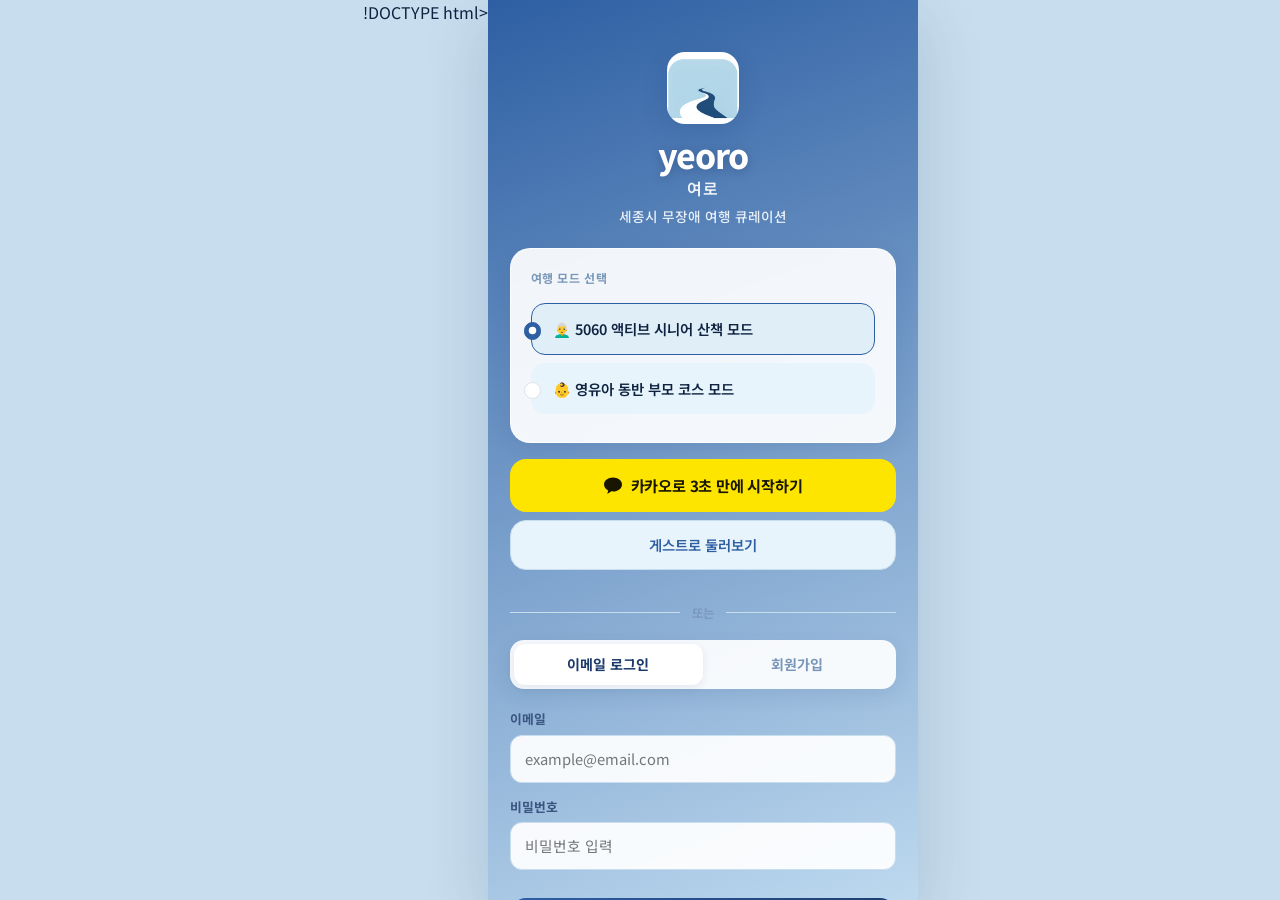
==== commit f4032260: "0.0.2" ====
--- a/yeoro.html
+++ b/yeoro.html
@@ -1,4 +1,4 @@
-<!DOCTYPE html>
+!DOCTYPE html>
 <html lang="ko">
 <head>
     <meta charset="UTF-8">
@@ -6,7 +6,7 @@
     <title>여로 - 세종시 맞춤형 무장애 큐레이션</title>
     <link href="https://cdn.jsdelivr.net/npm/bootstrap@5.3.0/dist/css/bootstrap.min.css" rel="stylesheet">
     <link href="https://fonts.googleapis.com/icon?family=Material+Icons" rel="stylesheet">
-    <link href="https://fonts.googleapis.com/css2?family=Noto+Sans+KR:wght@400;500;600;700;800&display=swap" rel="stylesheet">
+    <link href="https://fonts.googleapis.com/css2?family=Noto+Sans+KR:wght@400;500;600;700;800&family=Jua&family=Gaegu:wght@400;700&display=swap" rel="stylesheet">
     <style>
         :root {
             /* yeoro 로고 기반 컬러 시스템 */
@@ -21,12 +21,14 @@
             --yeoro-muted:   #7A97B8;   /* 흐린 텍스트 */
             --yeoro-border:  #C8DEEE;   /* 테두리 */
             --app-font-size: 100%;
-        }
-
+            /* 모드별 글꼴 — 기본은 Noto Sans, 유아동반 모드에서 Jua로 교체 */
+            --app-font-family: 'Noto Sans KR', -apple-system, BlinkMacSystemFont, sans-serif;
+        }
+ 
         * { box-sizing: border-box; }
-
+ 
         body {
-            font-family: 'Noto Sans KR', -apple-system, BlinkMacSystemFont, sans-serif;
+            font-family: var(--app-font-family);
             background-color: #C8DEEE;
             margin: 0;
             display: flex;
@@ -34,7 +36,7 @@
             color: var(--yeoro-text);
             -webkit-font-smoothing: antialiased;
         }
-
+ 
         .phone-wrapper {
             width: 100%;
             max-width: 430px;
@@ -47,7 +49,7 @@
             box-shadow: 0 20px 60px rgba(27,58,107,0.18);
             font-size: var(--app-font-size);
         }
-
+ 
         /* ── 헤더 ── */
         .app-header {
             background: #fff;
@@ -84,7 +86,7 @@
             color: var(--yeoro-muted);
             cursor: pointer;
         }
-
+ 
         /* ── 스크롤 영역 ── */
         .app-content {
             flex: 1;
@@ -93,7 +95,7 @@
             padding-bottom: 96px;
         }
         .app-content::-webkit-scrollbar { display: none; }
-
+ 
         /* ── 페이지 타이틀 ── */
         .page-title {
             font-size: 1.5em;
@@ -103,7 +105,7 @@
             color: var(--yeoro-navy);
             letter-spacing: -0.3px;
         }
-
+ 
         /* ── 카드 ── */
         .y-card {
             background-color: var(--yeoro-white);
@@ -113,7 +115,7 @@
             border: 1px solid var(--yeoro-border);
             box-shadow: 0 2px 10px rgba(27,58,107,0.05);
         }
-
+ 
         /* ── 로그인 라디오 ── */
         .y-radio-group .form-check {
             padding: 14px 16px;
@@ -139,7 +141,7 @@
             background-color: var(--yeoro-blue);
             border-color: var(--yeoro-blue);
         }
-
+ 
         /* ── 버튼 ── */
         .y-btn-primary {
             background: linear-gradient(135deg, var(--yeoro-blue) 0%, var(--yeoro-navy) 100%);
@@ -154,7 +156,7 @@
             transition: opacity 0.15s;
         }
         .y-btn-primary:active { opacity: 0.82; }
-
+ 
         .y-btn-secondary {
             background-color: var(--yeoro-mist);
             color: var(--yeoro-blue);
@@ -165,7 +167,7 @@
             font-size: 0.9em;
             font-weight: 600;
         }
-
+ 
         /* ── 히어로 배너 ── */
         .hero-banner {
             border-radius: 22px;
@@ -215,7 +217,7 @@
             border-radius: 20px;
             margin-bottom: 10px;
         }
-
+ 
         /* ── 메뉴 리스트 ── */
         .menu-row {
             display: flex;
@@ -245,7 +247,7 @@
         .menu-title  { font-weight: 700; font-size: 0.98em; color: var(--yeoro-text); }
         .menu-sub    { font-size: 0.78em; color: var(--yeoro-muted); margin-top: 2px; }
         .menu-arrow  { margin-left: auto; color: var(--yeoro-border); }
-
+ 
         /* ── 카테고리 탭 ── */
         .cat-tabs {
             display: flex;
@@ -272,7 +274,7 @@
             color: var(--yeoro-navy);
             box-shadow: 0 2px 8px rgba(27,58,107,0.10);
         }
-
+ 
         /* ── 장소 카드 ── */
         .place-card {
             background: var(--yeoro-white);
@@ -307,7 +309,7 @@
             right: 16px;
             top: 16px;
         }
-
+ 
         /* ── 타임라인 ── */
         .timeline-node {
             position: relative;
@@ -330,7 +332,7 @@
         }
         .timeline-title { font-weight: 700; font-size: 1em; margin-bottom: 2px; color: var(--yeoro-navy); }
         .timeline-sub   { font-size: 0.8em; color: var(--yeoro-muted); }
-
+ 
         /* ── 바텀 내비 ── */
         .app-bottom-nav {
             position: absolute;
@@ -349,7 +351,7 @@
         .nav-item.active { color: var(--yeoro-navy); }
         .nav-item .material-icons { font-size: 1.55rem; display: block; margin-bottom: 2px; }
         .nav-label { font-size: 0.68rem; font-weight: 600; display: block; }
-
+ 
         /* ── 플로팅 카트 ── */
         .floating-cart {
             position: absolute;
@@ -367,7 +369,7 @@
             cursor: pointer;
         }
         .cart-highlight { color: var(--yeoro-sky); font-weight: 700; font-size: 0.85em; }
-
+ 
         /* ── 바텀시트 모달 ── */
         .modal.fade .modal-dialog { transform: translateY(100%); transition: transform 0.25s ease-out; }
         .modal.show .modal-dialog { transform: translateY(0); }
@@ -377,7 +379,7 @@
             width: 100%;
         }
         .bottom-sheet .modal-content { border-radius: 24px 24px 0 0; border: none; }
-
+ 
         /* ── 폰트 사이즈 선택 ── */
         .size-row {
             padding: 16px;
@@ -397,9 +399,67 @@
             color: var(--yeoro-navy);
             border-color: var(--yeoro-blue);
         }
-
+ 
+        /* ── 글자 크기 슬라이더 (5060 모드) ── */
+        .fontsize-preview {
+            background: var(--yeoro-mist);
+            border: 1.5px solid var(--yeoro-border);
+            border-radius: 16px;
+            padding: 22px 18px;
+            text-align: center;
+            margin-bottom: 18px;
+            color: var(--yeoro-navy);
+            font-weight: 700;
+            line-height: 1.5;
+            transition: font-size 0.12s ease-out;
+        }
+        .fontsize-slider {
+            -webkit-appearance: none;
+            appearance: none;
+            width: 100%;
+            height: 8px;
+            border-radius: 8px;
+            background: linear-gradient(90deg, var(--yeoro-sky), var(--yeoro-blue));
+            outline: none;
+            margin: 6px 0 2px;
+        }
+        .fontsize-slider::-webkit-slider-thumb {
+            -webkit-appearance: none;
+            appearance: none;
+            width: 30px; height: 30px;
+            border-radius: 50%;
+            background: var(--yeoro-white);
+            border: 3px solid var(--yeoro-blue);
+            box-shadow: 0 2px 8px rgba(27,58,107,0.25);
+            cursor: pointer;
+        }
+        .fontsize-slider::-moz-range-thumb {
+            width: 30px; height: 30px;
+            border-radius: 50%;
+            background: var(--yeoro-white);
+            border: 3px solid var(--yeoro-blue);
+            box-shadow: 0 2px 8px rgba(27,58,107,0.25);
+            cursor: pointer;
+        }
+        .fontsize-scale {
+            display: flex;
+            justify-content: space-between;
+            font-size: 0.74em;
+            color: var(--yeoro-muted);
+            font-weight: 600;
+            margin-bottom: 4px;
+            padding: 0 2px;
+        }
+        .fontsize-value {
+            text-align: center;
+            font-size: 0.85em;
+            font-weight: 700;
+            color: var(--yeoro-blue);
+            margin-bottom: 10px;
+        }
+ 
         .hidden { display: none !important; }
-
+ 
         /* 섹션 레이블 */
         .section-label {
             font-size: 0.75em;
@@ -409,12 +469,445 @@
             text-transform: uppercase;
             margin-bottom: 8px;
         }
+ 
+        /* ══════════════ 시작 로그인 페이지 (독립 전체화면 오버레이) ══════════════ */
+        .auth-screen {
+            position: absolute;
+            inset: 0;
+            z-index: 150;
+            display: flex;
+            flex-direction: column;
+            overflow-y: auto;
+            padding: 0 22px 32px;
+            /* 미드블루 → 스카이블루 2색 대각선 그라데이션 */
+            background: linear-gradient(160deg,
+                var(--yeoro-blue) 0%,
+                var(--yeoro-sky) 100%);
+        }
+        .auth-screen::-webkit-scrollbar { display: none; }
+        /* 콘텐츠 정렬 */
+        .auth-screen > * { position: relative; z-index: 1; }
+        .auth-brand {
+            text-align: center;
+            padding: 52px 0 22px;
+        }
+        .auth-brand img {
+            width: 72px; height: 72px;
+            border-radius: 18px;
+            object-fit: cover;
+            box-shadow: 0 8px 24px rgba(27,58,107,0.16);
+        }
+        .auth-brand-en {
+            font-size: 2.1em;
+            font-weight: 800;
+            color: #FFFFFF;
+            letter-spacing: -1px;
+            margin-top: 14px;
+            line-height: 1;
+            text-shadow: 0 2px 10px rgba(15,34,64,0.25);
+        }
+        .auth-brand-name {
+            font-size: 1.0em;
+            font-weight: 600;
+            color: rgba(255,255,255,0.92);
+            letter-spacing: 0.5px;
+            margin-top: 4px;
+        }
+        .auth-brand-tagline {
+            font-size: 0.85em;
+            color: rgba(255,255,255,0.88);
+            font-weight: 500;
+            margin-top: 6px;
+        }
+        /* 그라데이션 위에 떠 보이도록 카드/탭 반투명 처리 */
+        .auth-screen .y-card,
+        .auth-screen .auth-toggle-tabs {
+            background: rgba(255,255,255,0.92);
+            backdrop-filter: blur(8px);
+            -webkit-backdrop-filter: blur(8px);
+            border-color: rgba(255,255,255,0.7);
+            box-shadow: 0 6px 20px rgba(27,58,107,0.10);
+        }
+        .auth-screen .auth-input {
+            background: rgba(255,255,255,0.92);
+        }
+ 
+ 
+        .onboard-wrap {
+            position: absolute;
+            inset: 0;
+            /* Canva 'Blue gradient login' 템플릿 스타일을 yeoro 테마 색으로 재현
+               — 위쪽 네이비 → 미드블루 → 스카이 → 미스트로 흐르는 대각선 그라데이션 */
+            background:
+                linear-gradient(160deg,
+                    var(--yeoro-navy) 0%,
+                    #24508C 22%,
+                    var(--yeoro-blue) 42%,
+                    #6F9BCB 62%,
+                    var(--yeoro-sky) 80%,
+                    var(--yeoro-mist) 100%);
+            z-index: 200;
+            display: flex;
+            flex-direction: column;
+        }
+        .onboard-skip {
+            position: absolute;
+            top: 16px; right: 16px;
+            font-size: 0.82em;
+            font-weight: 600;
+            color: rgba(255,255,255,0.85);
+            cursor: pointer;
+            z-index: 5;
+            padding: 6px 10px;
+        }
+        .onboard-header {
+            padding: 56px 24px 4px;
+            text-align: center;
+        }
+        .onboard-header-title {
+            font-size: 1.3em;
+            font-weight: 800;
+            color: #FFFFFF;
+            line-height: 1.4;
+            letter-spacing: -0.3px;
+            text-shadow: 0 1px 8px rgba(15,34,64,0.25);
+        }
+        .onboard-header-sub {
+            font-size: 0.85em;
+            color: rgba(230,241,251,0.92);
+            margin-top: 6px;
+            font-weight: 500;
+        }
+        .onboard-grid {
+            flex: 1;
+            display: grid;
+            grid-template-columns: 1fr 1fr;
+            grid-template-rows: 1fr 1fr;
+            gap: 12px;
+            padding: 20px 18px;
+            overflow-y: auto;
+        }
+        .onboard-card {
+            background: rgba(255,255,255,0.92);
+            backdrop-filter: blur(8px);
+            -webkit-backdrop-filter: blur(8px);
+            border: 1px solid rgba(255,255,255,0.7);
+            border-radius: 22px;
+            padding: 18px 14px;
+            display: flex;
+            flex-direction: column;
+            align-items: center;
+            justify-content: center;
+            text-align: center;
+            box-shadow: 0 8px 24px rgba(15,34,64,0.18);
+        }
+        .onboard-card-illust {
+            width: 64px;
+            height: 64px;
+            border-radius: 18px;
+            display: flex;
+            align-items: center;
+            justify-content: center;
+            margin-bottom: 14px;
+            background: linear-gradient(145deg, var(--yeoro-sky) 0%, var(--yeoro-mist) 100%);
+        }
+        .onboard-card-illust .material-icons {
+            font-size: 30px;
+            color: var(--yeoro-navy);
+        }
+        .onboard-card-title {
+            font-size: 0.93em;
+            font-weight: 800;
+            color: var(--yeoro-navy);
+            line-height: 1.4;
+            margin-bottom: 6px;
+            letter-spacing: -0.2px;
+        }
+        .onboard-card-desc {
+            font-size: 0.74em;
+            color: var(--yeoro-sub);
+            line-height: 1.5;
+            font-weight: 500;
+        }
+        .onboard-bottom {
+            padding: 8px 24px 28px;
+        }
+ 
+        /* ══════════════ 게스트 안내 배너 ══════════════ */
+        .guest-banner {
+            background: linear-gradient(135deg, #FFF6E0 0%, #FFEFC8 100%);
+            border: 1.5px solid #F4D998;
+            border-radius: 16px;
+            padding: 14px 16px;
+            margin-bottom: 14px;
+            display: flex;
+            align-items: center;
+            gap: 12px;
+        }
+        .guest-banner .material-icons {
+            color: #B8860B;
+            font-size: 1.5rem;
+            flex-shrink: 0;
+        }
+        .guest-banner-text {
+            font-size: 0.8em;
+            color: #6B5418;
+            line-height: 1.5;
+            font-weight: 600;
+        }
+        .guest-banner-link {
+            color: var(--yeoro-navy);
+            text-decoration: underline;
+            cursor: pointer;
+            font-weight: 700;
+        }
+ 
+        /* ══════════════ 인증 화면 공통(회원가입/로그인) ══════════════ */
+        .auth-toggle-tabs {
+            display: flex;
+            background: var(--yeoro-mist);
+            border-radius: 14px;
+            padding: 4px;
+            margin-bottom: 20px;
+        }
+        .auth-toggle-tab {
+            flex: 1;
+            text-align: center;
+            background: none;
+            border: none;
+            padding: 10px 4px;
+            border-radius: 11px;
+            font-size: 0.88em;
+            font-weight: 700;
+            color: var(--yeoro-muted);
+            transition: all 0.15s;
+        }
+        .auth-toggle-tab.active {
+            background: var(--yeoro-white);
+            color: var(--yeoro-navy);
+            box-shadow: 0 2px 8px rgba(27,58,107,0.10);
+        }
+        .auth-input-group { margin-bottom: 14px; }
+        .auth-label {
+            font-size: 0.8em;
+            font-weight: 700;
+            color: var(--yeoro-sub);
+            margin-bottom: 6px;
+            display: block;
+        }
+        .auth-input {
+            width: 100%;
+            border: 1.5px solid var(--yeoro-border);
+            border-radius: 12px;
+            padding: 12px 14px;
+            font-size: 0.92em;
+            color: var(--yeoro-text);
+            outline: none;
+            transition: border-color 0.15s;
+            background: var(--yeoro-white);
+        }
+        .auth-input:focus { border-color: var(--yeoro-blue); }
+        .auth-error {
+            font-size: 0.76em;
+            color: #c0392b;
+            margin-top: 5px;
+            font-weight: 600;
+            min-height: 14px;
+        }
+        .auth-divider {
+            display: flex;
+            align-items: center;
+            gap: 12px;
+            margin: 18px 0;
+            color: var(--yeoro-muted);
+            font-size: 0.78em;
+            font-weight: 600;
+        }
+        .auth-divider::before, .auth-divider::after {
+            content: '';
+            flex: 1;
+            height: 1px;
+            background: var(--yeoro-border);
+        }
+        .kakao-btn {
+            background: #FEE500;
+            color: #181600;
+            border: none;
+            width: 100%;
+            padding: 15px;
+            border-radius: 16px;
+            font-size: 0.95em;
+            font-weight: 700;
+            display: flex;
+            align-items: center;
+            justify-content: center;
+            gap: 8px;
+            letter-spacing: -0.2px;
+        }
+        .kakao-btn:active { opacity: 0.85; }
+        .auth-link-row {
+            text-align: center;
+            margin-top: 16px;
+            font-size: 0.82em;
+            color: var(--yeoro-muted);
+        }
+        .auth-link-row a {
+            color: var(--yeoro-blue);
+            font-weight: 700;
+            text-decoration: none;
+            cursor: pointer;
+        }
+ 
+        /* ══════════════ 여행로그 카드 ══════════════ */
+        .log-entry-card {
+            background: var(--yeoro-white);
+            border-radius: 16px;
+            padding: 14px 16px;
+            margin-bottom: 10px;
+            border: 1px solid var(--yeoro-border);
+            display: flex;
+            align-items: center;
+            gap: 12px;
+        }
+        .log-entry-icon {
+            width: 38px; height: 38px;
+            border-radius: 11px;
+            background: var(--yeoro-mist);
+            display: flex;
+            align-items: center;
+            justify-content: center;
+            flex-shrink: 0;
+        }
+        .log-entry-icon .material-icons { font-size: 1.1rem; color: var(--yeoro-blue); }
+        .log-entry-name { font-weight: 700; font-size: 0.92em; color: var(--yeoro-navy); }
+        .log-entry-meta { font-size: 0.74em; color: var(--yeoro-muted); margin-top: 2px; }
+        .log-entry-del {
+            margin-left: auto;
+            color: var(--yeoro-border);
+            cursor: pointer;
+            font-size: 1.1rem;
+            flex-shrink: 0;
+        }
     </style>
 <script type="text/plain" id="logo-data">iVBORw0KGgoAAAANSUhEUgAAAIAAAACACAIAAABMXPacAAAgB0lEQVR42u19SZAk13ne/71cauvu6e7ZNwyAAUBgOAQEm4EBCJumaJEhW6TCkkLhcOjgsCIUPtg++KSwwwfeZEm+2OEDFQ7DomXJgm0pQBEEN4E0QcAgBwSIbbANMJjB7DOY6em9qjLzfT5kVWa+zJdLdTdJhN2JiUB3VXXWy/fv3788kJTt6+d3qe0t2CbANgG2r20CbBNg+9omwDYBtq9tAmwTYPv62V7ult/x/+3AGh9BAtBcGf4/YFtu3ZO6m19Esg5NGUY61NRl+BILVGL5z0XGs344WQc3xAI0Pk8KkP5Ajt4GBCJKwVfKc4DSG/xMCMDMvoeay4NwoR8sDaO1YRhoCUOtqbOf5ninkL0BhOMHhfVRslQc7UqWAOOtSl6nCIyXcyuO7wcYnze2XoQQxGsubC8gjqNcpToupn13tuPtaHsdV2FzZMBEaGj2a26uB5eWBjfXg7UgjDRFRAkBif/LcTF/qtrJYP8RYX9Kho0xHSkK8F010/[base64]/aOJ0o1ILbKz69+7a2q27W6NBMT7szqMXr+6fG114Cqo/K4ze5PMdmFEh+T3kblFQ7e6uRBsqbiM5JVZS5zd6+JP5kpCiuc6d8337pxrb5YA8e5fXx2+dnV5bRiODb7hIZBEZq1lepwpATblNDazBRtTNTQsRuphZRyhAp0wluoskShC4NCOzrHdXQdoSgCbMpCrK8OXLy+GWid6jQUtgyYxI7I2juM1WzYPJT/TxunWsAGVYXldhDJBSM8xrcZ6NdlsABJq7p/u3L9vKmHcKgJYd//a6uAnlxa1JgDaFHyyjbTsc4Wioalam/IwkmeGpI59+sgZT79yr3OGJl4+ypdY4UPTDAOR+uAAJNKyf0f7gb1TqlwOXCm4bvEPt/rhy5eWwkg7SnEso7R8PSzqpl6zoMBHWf+w5Glz7xn+ZLqLLKfo+AlAi6yg4JIyF+WZK4hV6ph/M88xep3iOLi01PeUOr6nV7Ymt/jMEBlG+tUry0OtXShN5paWW0o+jkWtr48y2ybmBlWqBIoBRhCjvyLypsfcf6Q4gzZurZEXNjNOYEEYU/vJDL0opMShEcWBnFtYa7vqrvmOlQYui8qUcura8mJ/6KlUQRkbOHJtzG2ClDIdc3yWfSX7e2KjaQ+nzMdHnl1ZIBQswRhFj+LZPB9kSQUBTdtrvptZeIxgGPvDMYhEARTk3Rurs213V9crfqsqImMXltYvLvY9ZfKYzYFEJp8wdt1qTRtNHUVm7fqIsRLeovXGNJ1EZvaeWT+e6SUFXwN1GhLFh85+Y6x/MVb7MHUjxgQlIRJpnr6xFmpLSKNyXkc/[base64]/jP8SkjG6tfxNJkqlfH6aQldDd2KxEmE6VkgAy+MyDMG7ouSxqxDTCNzwXKfrCy9YLLziOSASQZqAVh0L8a2mgDWgvDsrfVju6eylkBld+HSUn9lEIz1T34tyGOHhp5MlIQhuYn8I/04kFM2xr/ElR5/CgnTC4QQFhWuJFpm/[base64]/MtxIdnlE7maQzKYiVHA1lMXLbx/[base64]/[base64]/lIZUxIa+KMpbmBYpq1SVoM2XxQ1j6MrGGJLYnzZhRqTQOKYN6Ooeh0ViRgUWQONMnhspwIluQjq8mDsjiPLAU/mnBNBQ3SbJolGiErEmEsYEGwf/04IYDyhSGnJ1GbF6vYAbIK9rclKA1PrexhuBH11CC3h7ENswJJsReEFBzMYOEwCcCStLah+kWKGT8zbqjDn0vdAxYUQZnvgbJCNtSgy2i8sry/UCkZaYhRNAZ1MKuJhppcbFsQ8vtcs9DqGmJYUrWNY2aWOYLVAkfTqyl41LByfqU8cSwExTwzRi5Q5dOoWkVg8CfL9pg1RhmW2J/[base64]/LsHkzNKcPI/XuOgZ8468/oVsqJo0W7kFuynKxxxjlAIsd9KUJZk0medcW1kIqUHyYRYzAAWgr8zoo84TKzpu3OrOA1baG+Yro/Lc6loWnkLGsR9FlONQqV21NWfZanrKaIyCPi2iYKirO0Lh21BQ5U2Yxr5imgaZlSgeKz5oswFV0SCbKEbUK0yIoAaHLMOwi44wC9YmTjZmnaJSjY+N6/xcnGUx12JpymJNIIaqKvMyr5bVX9CoUC7zDtKdKibLK/YFdQ7qhiDTuhgw25ZpE0CzAgcok1G3cnfQHExB3V5XpvlgC1nTEDcX6FfKEMsA7S2/YNFReelkndlQ1c5vw9gq/Spa9K/Fa6QdVC34bonNREWmu8ykN3CXJzbJBd8AJT4zGjKAW67d2LSQJ+tw5XJXVXB8g0elNeFoAEA5EKMeiq3R72yCRDHBgSqC6JxFhukP0JQAZuqUqumGMsXEgkGsvkulzWBlmJtrJ2Hldk4ISWMCBYRcMFDsq0StGncN9cnmIG2F5UNlZGSxCqX2A3aUyFo5WQZk0/x5cimpMMUs8+qqqxuzKtgtwQ7KDGM168B2n6pCJZEaTVWrHlhJ2oqYGbXVTA3tiOV7UI4a0GzWT4wwbVQqh9dKOJz1gs+q5dekh7E1GoQmKMa6D3NyHcWy6upC4a2yAeAbdxIsfhdrovWqL5u8BbtM/lDyscaRSlnoUm8mLFWEsLqhNCGYjTnFtS7ZhIJdxHpsW0xWNvyzmSyxbpyIBeIyCpRpfejqp1fSAFycUDVywj2u8u+tpahpyfOo/[base64]/45IlPnHj4wX17dypHheHQtMT2kVrYEkFAIxVUOjmDBQKgcbxTqhczf8tal6J6fki8orEiIel67htvvf/tp5//4PzVtfUBtVaO+zu//esPP/SJtZW1MAwkJFShSiEfl2xKJpLUfBpO1emF0gq2KgkgWZk1ybpaVchvRbkUmrMcqNlut95798IfffnP18PIb3V8v6WjyPG86em26EhTa60BES2QrR1FVNjGBPyHiJYGiX0msxlgQa9tkfBH4TK6jyCanGp7U+2upghE64iUoD/4T//5q1/7xrOLS6uddrvX7TiOIyKMtGjKxhRrre4pyT+h/m9RLu+kiJy8uHh1ue8paI4meWqyeixchRtKC+axcd4j6bX88+evPfHE02+fuRBG2nMUgCiIwuFwbn72Y/ccOX78rjtuPzA/O+25jmY0DKJI63HbcTLEB1U+V7MVoYB9J2NFWd4FnnHrIELlOicO7phve+m4t5MXFq+uxAQYuRLjMRHCBqggLEgAtsAlTbxmiu97YRC98uo7z5987b0zF5fXVh0o33GiKBwOA+W6c/Ozhw7uuevOQ/ccPXTwwO5ut03qYRBGmoAAKE6sm1w6RgQAhNpsBkJDvxpCKq9IgJEEiB5PsSgb0tR419DACZ4E3iEVVMv3B4PBuQtXT51699SbZy5fubE+GCpHuUoxCsMgoKDTbe/ft/vuu48cP3b09sN7e912qPVwGFAESgGCCiy3RhOlvfHZJpgKWCip9WhOgCQzvmkCbNGVpZ3WhFK+5zmus7y8evbcpbdPf3Du/fNnz19bWFr1XLR9j5QwjLRmq+Uf2L/72H13PHD8rtsO71GOsz4MQCqlik4JGvX4cDQnS5gQIKkjY2MJcDznoYIKunVlpe8p0CAALFVFDTRSFQEmEwVzDJLREQDlKMdxXKg2IrWy/PKp95/64RuvvXsuDMNeqx0/WhiFURRNddv3HD30qYd/4dixOz3f7Q+GIqKQ706rp0F2/DTHumjsLNQTYDzMzPHchw7O5CTg1pXlzRJgqyWAthDBaDnUFCGUcnb22g8e6Kkw/O6Lp//kqee//9JbLdd1oEY9WToKgsBxnXuOHvnlzz1y78eO9IdDEZ3MXC4pjDWYAGn/T1o/llpBNPJWmhOAFQj/ZgnA6qwAUQ5DlgEBgSY0T9w2f3DGjyJ+5Ws//Hd/9p2V9XVPqXigklKg5mAw9Dzvlz770K/88iMEtI4Q93EBJRopU7eamRWZjM1IZz6itJFKTBUEUmVUkDUOMKOGLUOwGqVZksLuxiNWKCK+A4KvXF7oB5Hj4Lf/wSNf/t3f2tHrhpEe1fmShLS7bcdTX//ms4/91yfDYeg4TuLs1Syedo7kJJtkjSJUDdKBLa5qGsP3VT2LyXyV6keLXXyF2AVn7EPH4XAQRZ/+m0d/97c+H2oqlWn81JqU3lT35I9f/7PHvwWq6smxk3Ehm0B4+YdSG0uubAZoy5wwYHlgppM2RmXSLO+TSyipyZC8Y77X9RRFHKU0+UuPHDuwa3YYhshWfFF0pKenp1548dSPfnyq7be0Zsmu065ZbCUPbCwLOQWsamnJDdnZipF4aRKL1X5/2myFQtI6+TnSMozoO+r43plje6Yyn0er5bZbHmlBJynieN4zz728tj5QjsrCqIX5jJbeNjYuWs7/WW0+gDKZuNV08VakNJAeFwKDoZE/Z6EQ7pASijCiUmqm5R6cbh2e7fQyw/C0puPgzMUbV27c8lyHWfSAI//JdZyrV25cvnzjzjv3DYdBTk1Yyqlge7qKjvhyI8AKAiA3Lgd15q9g7qsJmRbPjkbZGf4GRChabJ3BpGgyPivFU2rGd+e63r7p9q6ulzs+JIq046j1YfgHf/yN/vqw0/a11jYTgiAM19cHSuUBobSZhrkwbOLkOeqAuY1KwIYCrOLgG1PL0jLfkxLqWEuj7TrTHXd3r7Wr5820Pd/J1z9pzfionZtLa//6Pz7x3Munu93WeCpDPq9O0vfcXi/5gJ1ZkIGVMdm+N4o5rRLAGqeRk3F9Ce6SQ1AMOGvM7PAUdrT8ua6/q+vPd7ye71ipTk2BxA7Pt//Pqd//L9985/y1XqcdRXqk4kydCCAKo9mZqfm5aR3p5EwnWJNosCftjEUUs0GWsX25FtAiAdhA9RgOMZoaC2YnQlv0IUaTdqi1QND2nB09b1fXn+/6M23Xzwz4NabPUyJqRykoiMgLr7//R3/xg78++YYmu912FEXMsqPpwoZRtG/vfK/[base64]/M7zb3zlq8/++M1zw4idjjfd62itaYzKsFQkaK39lnf7bfsjrScdkCjllSqNhibRoLRrI0xlGDBJm2HZIJmIDCmeUju7/v7p1v7p9nTLsu/F3deaSsGBWhsEX//+a1/5q+dePn1eg92270FFmpHWUlt5CInCaM/Ouf37dwZBUDj2rKE3semQ1CBAVStrCbHrTUBO3SPeeq3Zdp0j0+3Ds525jufAsu+wYRgUUQrDIPof33rhT5760evvXhSw024JRGuK6AL6SysNIAij6OCB3b2pTjAMlIMsbcByvt9AxReybb8WV9StiBGqo7pKvD/fVUBKSE1ipuUcnmkfmu0mqiYxqhWIbsz4EPneybf/w39/+vlX33U9t9trkaK1LhZV0/zJiPUwSnkfOrhbxaezGLYVJW1RqY0FTI+myawclqoNtxbWwwQvM99CCyiRkIwiznb8O+a7B2faLacwlK6S8PHuLyyt/dvHnvrzb54MyKmpDkWiMDKQeJSBILkyJVDTcZ39+3YxDdBYeoZMNjbNnEOHzUVFtEvABF6QVM/t4GhnGGhOe+4du3tH5jueQq2Qwbb7p9698C//8PGXT1+cnu64grjiYQKdLRk5oGih73s7ZnokYXfwc01Nkh1CZtT/Tpz1YI5R3I1YGNh6GHMBAhBEdBXu3tm9a+dUJz7lkpMVqmhSKbzwxrnf+dJj1xZXduzohZGW7Fm5E3gwmWNANP223275mvm6gdGENzLPkgWoomGHQW2VoVujXGobje2rQBBxvu0e37djV88Tc4Y8bHJeXLImFfD+pZv/7Pf+2/Wl1V63E4ahMUsahXa9JmoB41DYivaldKKt0W8y6KWJF+XaUgX1YFwFVbUINY/Od+/bO+0rFDVmVRMEDZ9Ja/7+Y0+evXx9x3QvDCMDjd9I3fVIDwEYDoPBcDjm9sKsYTRpqdkECVCXD9gIzj2OrSByfO/0A/tnkt1n+e7rXAMMUtUP4NSZy0+ffKPXbYehthy+IYXkQLP1KiWDwfDmwjKQHFZUDBNNz8Q2ZofNrGLJWtEsI9aA8NmZqgr4hQOzd+3sFSvmmNlulh2EYp5k+sNX3ltcXVNwyK3MzAEIwujcucuOUvkqeItCg3GITtp8vdG6S/NR1EZvkQe3CKHWn9gzc9uONpnbTfuOixTOwzJZ6cLl6zrSkwT7jVZP0nGd198+t7baHycDLCIwLkO05MI2lA/IvcSNE8A6niyM9J1zU7fPdTguV6JUVWrk9xzpcXTJ6uZnp2OYrCrDw+TsN8vpZdYuVJK+752/cPUnr55u+34UMZt35hiXjctjOTrzoUgMWisqGjgwxumhamMwhwnXMaKe7/j37p2WksNMy5p1zaNfJDeS/NEH75nq9SKty8pk7KlwVjFgks51lPr2d0/evLnke571dBvz8BwWbgER24mIDfYxmxCfvD8AxiCOOCxxIPfunfEUWGkamTEG2mYA0lcUSD547+GHjx9dWV93HGU57EtKBmXUTQKRUdeNc/nKh4//5Xfj3dSamaPv8ozB3OGddRudHN3FUiNcZgMmaBAb/T+knm17e7q+FKoWYANFiqkk66kwpDiO+lf/5Fd2z+4Y6tBRo1COZIl0MVtQPJ56bTQPZ4fcRZrtTuull99+4mvP+K4rAp2XA1sWN6uRxkKwgXH+BQJgA1ZlnEYn9093VAn8XzZZLD4IVNkqTUYrU9Ca99+z/w/+xW8KnEBnyntQVFoGzyIPyuXOtRrdQmt2u53vfO+Fr3792ZbvQVQqB/njqNI/L5wkzknKN1lCgGa1WPm59SIU8ZSa7/rNqZhsvVNbkq8Qan7x7xz/w3/+mwJ3EAWuo1LDu5F0XZ5gEdlqtZ76zg//9PG/higoFWV7gyj2o8/yB9o1JIFl3Woi4SlmLTTZclXHPKDSyp8JcJtj/BoJVYg0/+HnH3zs3/zjg7t3LvX7jqNUrQtO5gMo+3sipNbstlv/+wcv/vGfPhUOo7bv6yhfkJe7HfPaFA3pnwQi5QRgIzAOGRHwHOWqRhV2mGTrU3FRiDT/7kN3/6/f+6dfePTB1UEwiELXcVTtUTzW8/Eo+QNJIZrs9bovvPTmv//y/7xw/mqv09KkjschaJJSEIQchSUz6nyyy/nSl74kIheX+ivD0EF6iFStDYAAChS2XXX7XE+hRnrUJnAPAFrruZnOr376/gO7dr7x/[base64]/w456NUOQFYPsvN9EGzxzQdnu14StXgT9xE12o6bAoR9cxU+xc/+bHPPHjfYBi9f+n6rZXVeHYHZVIawNwbkHEPmvve2YtvvHV2z665A/t2BpHW1Ej6+1DgaOO03vx+o4C0QqlD0+3YcI4IcGm5vzIIFVBri2HU5wBAqPXeqVbPd6td3U31DMMwCZrUlH07p//eox//xU8eA3Dm8oc3l1ddBddxIeb5580OhMgqGlJanrdwa/nFV98JhsHdRw/7vheGYYkcmJNdsqdhA0W9HauggzPtrkmAgZUApYgr0sOZA82ur3b3WpIpoGx+bGlDz9kY6gooxD3lsm9++vMPH/vcQx/vtFqXri1eX1jS1L7nKigmA4dQwVP5RFe8t6S4nivgm2+fO3/x2u2H9+2c2zEMwvGx2TA0jnGHjGFB8dQMxAotIQDis21furx0/tZa3CdsoA7VM1hEIBJoPdtx//btu5zi4e5bkGwYh5/FyepIMTFHQUQuX1/+q2dee+L7L756+nwQht1WK25CGvsxleebwI5cOlDr6/3p6d5vfPEzj5z4eKCjMIyUGp/8jQINbASQzGQNCOE6Dx+cne94jDEQQN68vvLOhytxl0/DiCx7gJemnDg8t2+qxYmb/ycIHFnIQCRfE4OXMVyxNoieefGtv/zeSz94+fSHC8u+57Y9HyIRNY0THExnpny2jFIqCqNIR5868Ylf+8KnZ2Z6q+t9pbIKqZ4A4/g8viH+1pGdMy03JcAHt/qvXLnlmJPeG5xPMTqGeahl/0zrxKE52epJ2SwJAK0xUOy1J0HJ2+euPfnMa19/9tU3z10KwrDje77rUcikYD1/Ppcl1RTzUxz7rfUHtx3a82tf+PTx++7oB4EmHYVC0xUwBq7zBIBAoMmplvupw/MtV6UqaGE9eP6DBZ0MQGiMkKY97MJHDs/v7vn86dBAbI0rtPk7cfGowqgDdXlt+MxPTj/13OvPvPTW5Ru3fMdp+56Co22jFs0ty5loOA6GgyEUPv/Zh/7+504ozx0GwWj6AbKeJ2EhgIhQAZHWu6fajxyeG905JkAY8dlzN5cHQzW2Mg1pkJjcgNzZcR89sktt9bD4sgG76fFrtuPBxuZhpJdE5IPLN5987rVvPPva6+9dXFnvt3zPd9006jH2DDa3Q2J1RHJ90D9+313/6Nc/u3fv/NpggLTvHoYDCrPocVQWr++Y69y/b3akP0hqESXy0qWlswurnhJOKARJy/Iw0g/sm7l719TWCkHpGLKCYtI2/JUUUmMsEMOAJ187++Szr37/J29dvL4QV1JnRQElxzmlrVSAo9R6f33HzPRv/OpnPvk3PhYJ1Wggi+GPGl5QIh3kiUNz+6bbKQHiDw1CvRZE2MwwL4oDmWl78nO6qkdlxRYiEYiF5fWL1xZi/HnSTmuhKKWGQaCUOnxwj3IUUxubD8SKN5luuSnCsbUFBx/9i+MRE0qpj8J6UNoiu9mg9SNPCW4N7wETTxNAGQG2r5/9pba3YJsA2wTYvrYJsE2A7WubANsE2L5+9tf/BTOfxAe281UAAAAAAElFTkSuQmCC</script>
 </head>
 <body>
 <div class="phone-wrapper" id="app-root-wrapper">
-
+ 
+    <!-- ══════════════ 온보딩(튜토리얼) — 2x2 그리드 ══════════════ -->
+    <div class="onboard-wrap" id="onboard-screen">
+        <div class="onboard-skip" onclick="finishOnboarding()">건너뛰기</div>
+        <div class="onboard-header">
+            <div class="onboard-header-title">세종시 무장애 여행,<br>여로가 도와드릴게요</div>
+            <div class="onboard-header-sub">여로의 핵심 기능을 한눈에 살펴보세요</div>
+        </div>
+        <div class="onboard-grid">
+            <div class="onboard-card">
+                <div class="onboard-card-illust"><span class="material-icons">accessible_forward</span></div>
+                <div class="onboard-card-title">무장애 동선<br>큐레이션</div>
+                <div class="onboard-card-desc">휠체어·유모차도 걱정 없는<br>평탄한 동선만 골라드려요</div>
+            </div>
+            <div class="onboard-card">
+                <div class="onboard-card-illust"><span class="material-icons">explore</span></div>
+                <div class="onboard-card-title">통합 정보<br>실시간 검색</div>
+                <div class="onboard-card-desc">관광·맛집·축제·의료기관을<br>한 번에 모아드려요</div>
+            </div>
+            <div class="onboard-card">
+                <div class="onboard-card-illust"><span class="material-icons">route</span></div>
+                <div class="onboard-card-title">내 위치 기반<br>동선 추천</div>
+                <div class="onboard-card-desc">담아둔 장소를 가까운 순서로<br>자동 정렬해드려요</div>
+            </div>
+            <div class="onboard-card">
+                <div class="onboard-card-illust"><span class="material-icons">history_edu</span></div>
+                <div class="onboard-card-title">나만의<br>여행로그</div>
+                <div class="onboard-card-desc">게스트로 둘러봐도<br>기록은 저장돼요</div>
+            </div>
+        </div>
+        <div class="onboard-bottom">
+            <button class="y-btn-primary" onclick="finishOnboarding()">시작하기</button>
+        </div>
+    </div>
+ 
+    <!-- ══════════════ 시작 로그인 페이지 (독립 전체화면) ══════════════ -->
+    <div class="auth-screen" id="auth-screen">
+        <div class="auth-brand">
+            <img id="auth-logo" alt="여로 로고">
+            <div class="auth-brand-en">yeoro</div>
+            <div class="auth-brand-name">여로</div>
+            <div class="auth-brand-tagline">세종시 무장애 여행 큐레이션</div>
+        </div>
+ 
+        <div class="y-card mb-3">
+            <div class="section-label mb-3">여행 모드 선택</div>
+            <div class="y-radio-group">
+                <div class="form-check">
+                    <input class="form-check-input" type="radio" name="loginTargetRadio" id="radio5060" value="5060" checked>
+                    <label class="form-check-label fw-semibold" for="radio5060" style="font-size:0.9em;">👨‍🦳 5060 액티브 시니어 산책 모드</label>
+                </div>
+                <div class="form-check">
+                    <input class="form-check-input" type="radio" name="loginTargetRadio" id="radioFamily" value="family">
+                    <label class="form-check-label fw-semibold" for="radioFamily" style="font-size:0.9em;">👶 영유아 동반 부모 코스 모드</label>
+                </div>
+            </div>
+        </div>
+ 
+        <!-- 카카오 로그인 -->
+        <button class="kakao-btn mb-2" onclick="startKakaoOAuth()">
+            <svg width="20" height="20" viewBox="0 0 20 20" fill="none"><path d="M10 1.5C5.03 1.5 1 4.66 1 8.55c0 2.5 1.66 4.7 4.17 5.96-.18.67-.67 2.48-.77 2.87-.12.48.18.47.38.34.16-.1 2.5-1.7 3.52-2.39.55.08 1.12.12 1.7.12 4.97 0 9-3.16 9-7.05S14.97 1.5 10 1.5z" fill="#181600"/></svg>
+            카카오로 3초 만에 시작하기
+        </button>
+        <button class="y-btn-secondary mb-3" onclick="browseAsGuest()">게스트로 둘러보기</button>
+ 
+        <div class="auth-divider">또는</div>
+ 
+        <!-- 이메일 로그인/회원가입 토글 -->
+        <div class="auth-toggle-tabs">
+            <button class="auth-toggle-tab active" id="auth-tab-login" onclick="switchAuthTab('login')">이메일 로그인</button>
+            <button class="auth-toggle-tab" id="auth-tab-signup" onclick="switchAuthTab('signup')">회원가입</button>
+        </div>
+ 
+        <!-- 로그인 폼 -->
+        <div id="auth-form-login">
+            <div class="auth-input-group">
+                <label class="auth-label">이메일</label>
+                <input type="email" class="auth-input" id="login-email" placeholder="example@email.com">
+            </div>
+            <div class="auth-input-group">
+                <label class="auth-label">비밀번호</label>
+                <input type="password" class="auth-input" id="login-pw" placeholder="비밀번호 입력">
+            </div>
+            <div class="auth-error" id="login-error"></div>
+            <button class="y-btn-primary" onclick="handleEmailLogin()">로그인</button>
+        </div>
+ 
+        <!-- 회원가입 폼 -->
+        <div id="auth-form-signup" class="hidden">
+            <div class="auth-input-group">
+                <label class="auth-label">닉네임</label>
+                <input type="text" class="auth-input" id="signup-nickname" placeholder="여로에서 사용할 닉네임">
+            </div>
+            <div class="auth-input-group">
+                <label class="auth-label">이메일</label>
+                <input type="email" class="auth-input" id="signup-email" placeholder="example@email.com">
+            </div>
+            <div class="auth-input-group">
+                <label class="auth-label">비밀번호</label>
+                <input type="password" class="auth-input" id="signup-pw" placeholder="6자 이상 입력해주세요">
+            </div>
+            <div class="auth-input-group">
+                <label class="auth-label">비밀번호 확인</label>
+                <input type="password" class="auth-input" id="signup-pw2" placeholder="비밀번호를 한 번 더 입력">
+            </div>
+            <div class="auth-error" id="signup-error"></div>
+            <button class="y-btn-primary" onclick="handleEmailSignup()">회원가입 완료</button>
+        </div>
+ 
+        <div class="auth-link-row" id="auth-switch-hint">
+            계정이 없으신가요? <a onclick="switchAuthTab('signup')">회원가입하기</a>
+        </div>
+    </div>
+ 
+ 
     <!-- 헤더 -->
     <div class="app-header">
         <div class="logo" onclick="changeScreen('main')">
@@ -423,32 +916,59 @@
         </div>
         <span class="header-action" id="user-profile-indicator" onclick="changeScreen('login')">시작하기</span>
     </div>
-
+ 
     <!-- 콘텐츠 -->
     <div class="app-content" id="main-app-content">
-
-        <!-- 로그인 화면 -->
+ 
+        <!-- 내 정보 (프로필) 화면 -->
         <div id="screen-login" class="py-2">
-            <div class="page-title">세종시 무장애 여행,<br>여로와 함께하세요</div>
-
-            <div class="y-card mb-4">
-                <div class="section-label mb-3">여행 모드 선택</div>
-                <div class="y-radio-group">
-                    <div class="form-check">
-                        <input class="form-check-input" type="radio" name="loginTargetRadio" id="radio5060" value="5060" checked>
-                        <label class="form-check-label fw-semibold" for="radio5060" style="font-size:0.9em;">👨‍🦳 5060 액티브 시니어 산책 모드</label>
-                    </div>
-                    <div class="form-check">
-                        <input class="form-check-input" type="radio" name="loginTargetRadio" id="radioFamily" value="family">
-                        <label class="form-check-label fw-semibold" for="radioFamily" style="font-size:0.9em;">👶 영유아 동반 부모 코스 모드</label>
+            <div class="page-title">내 정보</div>
+ 
+            <!-- 프로필 카드 -->
+            <div class="y-card mb-3" style="display:flex;align-items:center;gap:14px;">
+                <div style="width:54px;height:54px;border-radius:16px;background:linear-gradient(145deg,var(--yeoro-sky),var(--yeoro-mist));display:flex;align-items:center;justify-content:center;flex-shrink:0;">
+                    <span class="material-icons" style="color:var(--yeoro-navy);font-size:1.7rem;">person</span>
+                </div>
+                <div>
+                    <div id="profile-nickname" style="font-weight:800;font-size:1.05em;color:var(--yeoro-navy);">게스트</div>
+                    <div id="profile-authtype" style="font-size:0.78em;color:var(--yeoro-muted);margin-top:2px;">로그인이 필요해요</div>
+                </div>
+            </div>
+ 
+            <!-- 현재 여행 모드 -->
+            <div class="section-label mb-2">현재 여행 모드</div>
+            <div class="y-card mb-3" style="padding:6px 14px;">
+                <div class="menu-row" style="cursor:default;">
+                    <div class="menu-icon-box"><span class="material-icons icon-blue" id="profile-mode-icon">accessibility_new</span></div>
+                    <div>
+                        <div class="menu-title" id="profile-mode-label">5060 액티브 시니어</div>
+                        <div class="menu-sub">로그아웃 후 다시 선택할 수 있어요</div>
                     </div>
                 </div>
             </div>
-
-            <button class="y-btn-primary mb-2" onclick="startKakaoOAuth()">카카오로 시작하기</button>
-            <button class="y-btn-secondary mt-1" onclick="processPreAuthenticationFlow(false)">둘러보기</button>
-        </div>
-
+ 
+            <!-- 계정 액션 -->
+            <div class="section-label mb-2">계정</div>
+            <div class="y-card" style="padding:6px 14px;">
+                <div class="menu-row" id="profile-login-row" onclick="goToAuthScreen()">
+                    <div class="menu-icon-box"><span class="material-icons icon-green">login</span></div>
+                    <div>
+                        <div class="menu-title" id="profile-login-title">로그인 / 회원가입</div>
+                        <div class="menu-sub" id="profile-login-sub">카카오·이메일로 기록을 안전하게 보관하세요</div>
+                    </div>
+                    <span class="material-icons menu-arrow" style="font-size:1.1rem;">chevron_right</span>
+                </div>
+                <div class="menu-row" id="profile-logout-row" onclick="handleLogout()" style="display:none;">
+                    <div class="menu-icon-box"><span class="material-icons icon-amber">logout</span></div>
+                    <div>
+                        <div class="menu-title">로그아웃</div>
+                        <div class="menu-sub">로그인 화면으로 돌아갑니다</div>
+                    </div>
+                    <span class="material-icons menu-arrow" style="font-size:1.1rem;">chevron_right</span>
+                </div>
+            </div>
+        </div>
+ 
         <!-- 메인 화면 -->
         <div id="screen-main" class="hidden">
             <div class="hero-banner mb-4">
@@ -460,7 +980,7 @@
                     안전하고 편안한<br>세종 무장애 인프라 가이드
                 </div>
             </div>
-
+ 
             <div class="section-label">무엇을 찾으시나요?</div>
             <div class="y-card" style="padding: 6px 14px;">
                 <div class="menu-row" onclick="loadUnifiedCategory('관광명소')">
@@ -497,7 +1017,7 @@
                 </div>
             </div>
         </div>
-
+ 
         <!-- 일정 화면 -->
         <div id="screen-schedule" class="hidden">
             <div class="d-flex justify-content-between align-items-center mb-3">
@@ -511,7 +1031,7 @@
                 <p class="text-center py-4 small m-0" style="color:var(--yeoro-muted);">장바구니에 장소를 담거나<br><strong style="color:var(--yeoro-sub);">'🎲 랜덤 추천'</strong> 버튼을 눌러보세요.</p>
             </div>
         </div>
-
+ 
         <!-- 장소 목록 화면 -->
         <div id="screen-api-list" class="hidden">
             <div class="cat-tabs">
@@ -522,18 +1042,30 @@
             </div>
             <div id="dynamic-api-cards-injection-box"></div>
         </div>
-
+ 
         <!-- 여행 로그 화면 -->
         <div id="screen-history" class="hidden">
             <div class="page-title">나의 무장애 여정</div>
-            <div class="y-card text-center py-5">
-                <span class="material-icons mb-2" style="font-size:2.5rem; color:var(--yeoro-border);">lock</span>
-                <p class="fw-bold m-0 small" style="color:var(--yeoro-sub);">비회원 상태에서는 기록이 저장되지 않아요.</p>
-            </div>
-        </div>
-
+ 
+            <!-- 게스트 안내 배너 (게스트 로그인 시에만 노출) -->
+            <div class="guest-banner hidden" id="history-guest-banner">
+                <span class="material-icons">info</span>
+                <div class="guest-banner-text">
+                    게스트 기록은 이 기기에만 저장돼요.<br>
+                    <span class="guest-banner-link" onclick="goToAuthScreen('signup')">회원가입</span>하면 모든 기기에서 이어볼 수 있어요.
+                </div>
+            </div>
+ 
+            <div id="history-empty-state" class="y-card text-center py-5 hidden">
+                <span class="material-icons mb-2" style="font-size:2.5rem; color:var(--yeoro-border);">map</span>
+                <p class="fw-bold m-0 small" style="color:var(--yeoro-sub);">아직 다녀온 곳이 없어요.<br>장소를 둘러보고 일정에 담아보세요!</p>
+            </div>
+ 
+            <div id="history-log-list"></div>
+        </div>
+ 
     </div>
-
+ 
     <!-- 플로팅 카트 -->
     <div class="floating-cart hidden" id="toss-omni-floating-cart" onclick="openOmniCartModal()">
         <div class="d-flex align-items-center gap-2">
@@ -542,7 +1074,7 @@
         </div>
         <span class="cart-highlight">보기 ›</span>
     </div>
-
+ 
     <!-- 바텀 내비 -->
     <div class="app-bottom-nav">
         <div class="nav-item active" onclick="changeScreen('main')">
@@ -563,28 +1095,32 @@
         </div>
     </div>
 </div>
-
+ 
 <!-- 폰트 사이즈 모달 -->
 <div class="modal fade" id="fontSizeSettingModal" data-bs-backdrop="static" data-bs-keyboard="false" tabindex="-1" aria-hidden="true">
     <div class="modal-dialog bottom-sheet">
         <div class="modal-content">
             <div class="modal-body p-4">
-                <div class="page-title" style="font-size:1.25em; margin-bottom:10px;">글자 크기 선택</div>
-                <p class="small mb-4" style="color:var(--yeoro-muted);">가장 보기 편한 크기를 골라주세요.</p>
-                <div class="size-row" id="size-card-normal" onclick="selectFontSizePreference('100%')">
-                    <span>기본 크기</span>
-                    <span style="font-size:1rem; color:var(--yeoro-muted);">가나다</span>
+                <div class="page-title" style="font-size:1.25em; margin-bottom:10px;">글자 크기 설정</div>
+                <p class="small mb-3" style="color:var(--yeoro-muted);">슬라이더를 움직여 가장 보기 편한 크기로 맞춰주세요.</p>
+ 
+                <!-- 실시간 미리보기 -->
+                <div class="fontsize-preview" id="fontsize-preview" style="font-size:1.2rem;">
+                    여로와 함께<br>편안한 여행 되세요 😊
                 </div>
-                <div class="size-row active" id="size-card-large" onclick="selectFontSizePreference('120%')">
-                    <span>크게 보기 (시니어 추천)</span>
-                    <span style="font-size:1.25rem; color:var(--yeoro-navy);">가나다</span>
-                </div>
-                <button class="y-btn-primary mt-4" onclick="confirmFontSizeAndGoHome()">확인</button>
+ 
+                <div class="fontsize-value" id="fontsize-value">기본 크기 (100%)</div>
+                <div class="fontsize-scale"><span>작게</span><span>보통</span><span>크게</span><span>아주 크게</span></div>
+                <input type="range" class="fontsize-slider" id="fontsize-slider"
+                       min="90" max="160" step="5" value="120"
+                       oninput="onFontSliderInput(this.value)">
+ 
+                <button class="y-btn-primary mt-4" onclick="confirmFontSizeAndGoHome()">이 크기로 시작하기</button>
             </div>
         </div>
     </div>
 </div>
-
+ 
 <!-- 카트 모달 -->
 <div class="modal fade" id="omniCartModal" tabindex="-1" aria-hidden="true">
     <div class="modal-dialog bottom-sheet">
@@ -597,7 +1133,7 @@
         </div>
     </div>
 </div>
-
+ 
 <script src="https://cdn.jsdelivr.net/npm/bootstrap@5.3.0/dist/js/bootstrap.bundle.min.js"></script>
 <script>
 /* ════════════════════════════════════════════════════════════════════
@@ -605,11 +1141,11 @@
    ─ API 키를 API_CONFIG에 채우면 실제 API가 연동됩니다.
    ─ 키가 없어도 로컬 폴백 데이터로 모든 기능이 정상 동작합니다.
    ════════════════════════════════════════════════════════════════════ */
-
+ 
 /* ── ① API 키 설정 ──────────────────────────────────────────────── */
 /* ── 로고 이미지 (base64, PNG) ─────────────────────────────────── */
 const LOGO_SRC = 'data:image/png;base64,' + document.getElementById('logo-data').textContent.trim();
-
+ 
 const API_CONFIG = {
     /*
      * ┌─────────────────────────────────────────────────────────────┐
@@ -636,7 +1172,7 @@
     DATA_GO_KR_KEY: '',    // ← 공공데이터 인증키 (Decoding)
     KAKAO_REST_KEY: '',    // ← 카카오 REST API 키
     KAKAO_JS_KEY:   '',    // ← 카카오 JavaScript 키 (선택)
-
+ 
     /* 아래는 수정하지 않아도 됩니다 */
     KAKAO_REDIRECT_URI: window.location.origin + window.location.pathname,
     TOUR_AREA_CODE: '8',   // 세종시 지역코드
@@ -644,7 +1180,7 @@
     DEFAULT_LNG: 127.2890,
     HTTP_TIMEOUT: 6000,
 };
-
+ 
 /* ── ② 로컬 폴백 데이터 (API 미설정/실패 시 자동 사용) ────────────── */
 const LOCAL_FALLBACK = {
     '관광명소': [
@@ -669,14 +1205,126 @@
         { id:'M3', name:'세종 연세내과의원', addr:'세종특별자치시 도움1로 46', lat:36.4780, lng:127.2640, desc:'🏥 내과·가정의학과 — 여행 중 건강 이상 시 빠른 진료', tel:'044-862-5200' },
     ],
 };
-
+ 
 /* ── ③ 앱 상태 ──────────────────────────────────────────────────── */
-let userSession  = { loggedIn:false, targetGroup:'5060', nickname:'비회원' };
+let userSession  = { loggedIn:false, targetGroup:'5060', nickname:'비회원', userId:null, authType:null };
 let cart         = [];
 let userLoc      = { lat: API_CONFIG.DEFAULT_LAT, lng: API_CONFIG.DEFAULT_LNG };
 let fontChoice   = '120%';
 let apiCache     = {};   // { 카테고리명: [place, ...] }
-
+ 
+/* ── ③-1 게스트/회원 식별자 — 게스트도 기기별 고유 ID로 기록을 저장 ──── */
+function getOrCreateGuestId() {
+    let gid = localStorage.getItem('yeoro_guest_id');
+    if (!gid) {
+        gid = 'guest_' + Date.now().toString(36) + Math.random().toString(36).slice(2,8);
+        localStorage.setItem('yeoro_guest_id', gid);
+    }
+    return gid;
+}
+ 
+/* ── ③-2 간이 회원 저장소 (localStorage 기반 데모용) ──────────────────
+   실제 서비스에서는 서버 DB + 해시 비밀번호로 대체해야 합니다.       */
+function getUsersDB() {
+    try { return JSON.parse(localStorage.getItem('yeoro_users_db') || '{}'); }
+    catch(e){ return {}; }
+}
+function saveUsersDB(db) { localStorage.setItem('yeoro_users_db', JSON.stringify(db)); }
+ 
+/* ── ③-3 여행로그 저장/조회 — userId별로 키를 분리해 누구든 기록 유지 ── */
+function getTravelLog(userId) {
+    try { return JSON.parse(localStorage.getItem('yeoro_log_'+userId) || '[]'); }
+    catch(e){ return []; }
+}
+function saveTravelLog(userId, log) {
+    localStorage.setItem('yeoro_log_'+userId, JSON.stringify(log));
+}
+function addToTravelLog(items) {
+    if (!userSession.userId) return;
+    const log = getTravelLog(userSession.userId);
+    const now = new Date();
+    const dateStr = `${now.getFullYear()}.${String(now.getMonth()+1).padStart(2,'0')}.${String(now.getDate()).padStart(2,'0')}`;
+    items.forEach(item=>{
+        log.unshift({
+            id: 'log_'+Date.now()+'_'+Math.random().toString(36).slice(2,6),
+            name: item.name, category: item.category,
+            addr: item.addr||'', date: dateStr,
+        });
+    });
+    saveTravelLog(userSession.userId, log.slice(0,100)); // 최대 100건 보관
+}
+function removeFromTravelLog(logId) {
+    if (!userSession.userId) return;
+    let log = getTravelLog(userSession.userId);
+    log = log.filter(l=>l.id!==logId);
+    saveTravelLog(userSession.userId, log);
+    renderTravelLog();
+}
+function renderTravelLog() {
+    const banner = document.getElementById('history-guest-banner');
+    const empty  = document.getElementById('history-empty-state');
+    const list   = document.getElementById('history-log-list');
+    if (!banner || !list) return;
+ 
+    banner.classList.toggle('hidden', userSession.loggedIn);
+ 
+    if (!userSession.userId) {
+        empty.classList.remove('hidden');
+        list.innerHTML='';
+        return;
+    }
+ 
+    const log = getTravelLog(userSession.userId);
+    if (log.length===0) {
+        empty.classList.remove('hidden');
+        list.innerHTML='';
+        return;
+    }
+    empty.classList.add('hidden');
+ 
+    const catIcon = {'관광명소':'landscape','먹거리':'restaurant','축제':'festival','의료기관':'local_hospital'};
+    list.innerHTML = log.map(entry=>`
+        <div class="log-entry-card">
+            <div class="log-entry-icon"><span class="material-icons">${catIcon[entry.category]||'place'}</span></div>
+            <div>
+                <div class="log-entry-name">${esc(entry.name)}</div>
+                <div class="log-entry-meta">${esc(entry.date)} · ${esc(entry.category)}</div>
+            </div>
+            <span class="material-icons log-entry-del" onclick="removeFromTravelLog('${entry.id}')">close</span>
+        </div>`).join('');
+}
+ 
+/* ── ③-4 온보딩(튜토리얼) 제어 ──────────────────────────────────────
+   ▸ 흐름: 로그인 성공 → maybeShowOnboarding() → (시작하기/건너뛰기)
+           → finishOnboarding() → proceedAfterOnboarding()(폰트→메인)
+   ▸ 일반 사용자: 최초 1회만 노출 (localStorage 'yeoro_onboarded' 기록)
+   ▸ 개발자 테스트: URL에 ?onboarding=1 또는 #test 를 붙이면 매번 강제 노출
+     예) yeoro.html?onboarding=1   /   yeoro.html#test
+   ────────────────────────────────────────────────────────────────── */
+function isOnboardingTestMode() {
+    const params = new URLSearchParams(window.location.search);
+    return params.get('onboarding') === '1'
+        || window.location.hash === '#test'
+        || window.location.hash === '#onboarding';
+}
+function finishOnboarding() {
+    /* 테스트 모드에서는 '봤음' 기록을 남기지 않아 매번 다시 뜨도록 함 */
+    if (!isOnboardingTestMode()) {
+        localStorage.setItem('yeoro_onboarded', '1');
+    }
+    document.getElementById('onboard-screen').classList.add('hidden');
+    proceedAfterOnboarding();   // 튜토리얼 종료 → 폰트 설정 → 메인 진입
+}
+function maybeShowOnboarding() {
+    /* 테스트 모드면 기록과 무관하게 항상 노출, 이미 본 사용자는 건너뛰고 바로 진입 */
+    if (isOnboardingTestMode() || !localStorage.getItem('yeoro_onboarded')) {
+        document.getElementById('onboard-screen').classList.remove('hidden');
+    } else {
+        document.getElementById('onboard-screen').classList.add('hidden');
+        proceedAfterOnboarding();
+    }
+}
+ 
 /* ── ④ 유틸 ─────────────────────────────────────────────────────── */
 const haversine = (la1,lo1,la2,lo2) => {
     const R=6371, d=v=>v*Math.PI/180;
@@ -700,7 +1348,7 @@
     return `<span style="font-size:.7em;font-weight:700;padding:2px 7px;border-radius:6px;
                 background:${bg};color:${col};margin-left:6px;vertical-align:middle;">${lbl}</span>`;
 }
-
+ 
 /* ── ⑤ 화면 전환 ────────────────────────────────────────────────── */
 function changeScreen(id) {
     ['login','main','schedule','api-list','history'].forEach(s=>
@@ -708,8 +1356,57 @@
     document.getElementById('screen-'+id)?.classList.remove('hidden');
     document.querySelectorAll('.nav-item').forEach((t,i)=>t.classList.toggle('active',
         (id==='main'&&i===0)||(id==='schedule'&&i===1)||(id==='history'&&i===2)||(id==='login'&&i===3)));
-}
-
+    if (id==='history') renderTravelLog();
+    if (id==='login')   renderProfile();   // 내 정보 탭 진입 시 프로필 갱신
+}
+ 
+/* ── ⑤-1 시작 로그인 페이지(독립 오버레이) 열기/닫기 ──────────────── */
+function goToAuthScreen(tab) {
+    document.getElementById('auth-screen').classList.remove('hidden');
+    if (tab) switchAuthTab(tab);
+}
+function hideAuthScreen() {
+    document.getElementById('auth-screen').classList.add('hidden');
+}
+ 
+/* ── ⑤-2 프로필(내 정보) 렌더링 ───────────────────────────────────── */
+function renderProfile() {
+    const nick = document.getElementById('profile-nickname');
+    const type = document.getElementById('profile-authtype');
+    const loginRow  = document.getElementById('profile-login-row');
+    const logoutRow = document.getElementById('profile-logout-row');
+    const modeLabel = document.getElementById('profile-mode-label');
+    const modeIcon  = document.getElementById('profile-mode-icon');
+    if (!nick) return;
+ 
+    nick.textContent = userSession.nickname || '게스트';
+    const typeMap = {kakao:'카카오 로그인', email:'이메일 로그인', guest:'게스트 (이 기기에만 저장)'};
+    type.textContent = userSession.userId ? (typeMap[userSession.authType]||'') : '로그인이 필요해요';
+ 
+    if (userSession.targetGroup==='family') {
+        modeLabel.textContent='영유아 동반 부모 코스'; modeIcon.textContent='child_friendly';
+    } else {
+        modeLabel.textContent='5060 액티브 시니어'; modeIcon.textContent='accessibility_new';
+    }
+ 
+    /* 로그인 상태면 로그아웃, 게스트/미로그인이면 로그인 버튼 노출 */
+    const isMember = userSession.loggedIn;
+    loginRow.style.display  = isMember ? 'none' : 'flex';
+    logoutRow.style.display = isMember ? 'flex' : 'none';
+}
+ 
+/* ── ⑤-3 로그아웃 → 시작 로그인 페이지로 ──────────────────────────── */
+function handleLogout() {
+    localStorage.removeItem('yeoro_last_user');
+    userSession = { loggedIn:false, targetGroup:'5060', nickname:'게스트', userId:null, authType:null };
+    document.getElementById('user-profile-indicator').textContent='시작하기';
+    /* 폰트/크기 기본값으로 복원 */
+    applyFontFamily('5060');
+    setFont('100%');
+    showToast('로그아웃 되었어요');
+    goToAuthScreen('login');
+}
+ 
 /* ── ⑥ GPS ──────────────────────────────────────────────────────── */
 function initGeolocation() {
     if (!navigator.geolocation) return;
@@ -717,7 +1414,7 @@
         p=>{userLoc={lat:p.coords.latitude,lng:p.coords.longitude};},
         ()=>{}, {timeout:5000});
 }
-
+ 
 /* ── ⑦ 카카오 OAuth 로그인 ─────────────────────────────────────────
    흐름: startKakaoOAuth() → 카카오 페이지 → ?code= 콜백
    → handleKakaoCallback() → Flask /auth/kakao/callback 으로 code 전달
@@ -727,8 +1424,13 @@
     const group=document.querySelector('input[name="loginTargetRadio"]:checked')?.value||'5060';
     userSession.targetGroup=group;
     if (!API_CONFIG.KAKAO_REST_KEY) {
-        showToast('카카오 키 미설정 → 둘러보기로 진행합니다');
-        browseAsGuest(); return;
+        showToast('카카오 키 미설정 → 데모 카카오 로그인으로 진행합니다');
+        /* 데모 모드: 실제 OAuth 없이 카카오 회원으로 즉시 로그인 처리 */
+        const kakaoUserId = 'kakao_demo_user';
+        userSession = {loggedIn:true, targetGroup:group, nickname:'카카오 회원', userId:kakaoUserId, authType:'kakao'};
+        localStorage.setItem('yeoro_last_user', JSON.stringify(userSession));
+        afterAuth();
+        return;
     }
     const state=btoa(JSON.stringify({group,r:Math.random().toString(36).slice(2)}));
     sessionStorage.setItem('oauth_state',state);
@@ -746,24 +1448,134 @@
     sessionStorage.removeItem('oauth_state');
     let group='5060';
     try{group=JSON.parse(atob(state)).group;}catch(e){}
-    userSession={loggedIn:true,targetGroup:group,nickname:'카카오 회원'};
+    /* 실제 서비스에서는 백엔드에서 카카오 고유 ID(kakao_account.id)를 받아와야 함 */
+    const kakaoUserId = 'kakao_' + code.slice(0,16);
+    userSession={loggedIn:true, targetGroup:group, nickname:'카카오 회원', userId:kakaoUserId, authType:'kakao'};
+    localStorage.setItem('yeoro_last_user', JSON.stringify(userSession));
     /* Flask 연동 시: fetch('/auth/kakao/callback?code='+code+'&state='+state) */
     afterAuth();
 }
+ 
+/* ── ⑦-1 게스트 둘러보기 — 기기별 고유 ID를 발급해 여행로그를 유지 ──── */
 function browseAsGuest() {
     const group=document.querySelector('input[name="loginTargetRadio"]:checked')?.value||'5060';
-    userSession={loggedIn:false,targetGroup:group,nickname:'비회원'};
+    const guestId = getOrCreateGuestId();
+    userSession={loggedIn:false, targetGroup:group, nickname:'게스트', userId:guestId, authType:'guest'};
     afterAuth();
 }
+ 
+/* ── ⑦-2 이메일 로그인/회원가입 토글 UI ───────────────────────────── */
+function switchAuthTab(tab) {
+    const isLogin = tab==='login';
+    document.getElementById('auth-tab-login').classList.toggle('active', isLogin);
+    document.getElementById('auth-tab-signup').classList.toggle('active', !isLogin);
+    document.getElementById('auth-form-login').classList.toggle('hidden', !isLogin);
+    document.getElementById('auth-form-signup').classList.toggle('hidden', isLogin);
+    document.getElementById('auth-switch-hint').innerHTML = isLogin
+        ? `계정이 없으신가요? <a onclick="switchAuthTab('signup')">회원가입하기</a>`
+        : `이미 계정이 있으신가요? <a onclick="switchAuthTab('login')">로그인하기</a>`;
+    document.getElementById('login-error').textContent='';
+    document.getElementById('signup-error').textContent='';
+}
+ 
+/* ── ⑦-3 이메일 회원가입 (localStorage 데모 저장소) ───────────────── */
+function handleEmailSignup() {
+    const nickname = document.getElementById('signup-nickname').value.trim();
+    const email    = document.getElementById('signup-email').value.trim().toLowerCase();
+    const pw       = document.getElementById('signup-pw').value;
+    const pw2      = document.getElementById('signup-pw2').value;
+    const errEl    = document.getElementById('signup-error');
+ 
+    if (!nickname) { errEl.textContent='닉네임을 입력해주세요.'; return; }
+    if (!/^[^\s@]+@[^\s@]+\.[^\s@]+$/.test(email)) { errEl.textContent='올바른 이메일 형식이 아니에요.'; return; }
+    if (pw.length < 6) { errEl.textContent='비밀번호는 6자 이상이어야 해요.'; return; }
+    if (pw !== pw2) { errEl.textContent='비밀번호가 일치하지 않아요.'; return; }
+ 
+    const db = getUsersDB();
+    if (db[email]) { errEl.textContent='이미 가입된 이메일이에요.'; return; }
+ 
+    /* 데모용 평문 저장 — 실서비스에서는 반드시 서버에서 해시(bcrypt 등) 처리 */
+    const userId = 'user_' + Date.now().toString(36) + Math.random().toString(36).slice(2,6);
+    db[email] = { userId, nickname, pw };
+    saveUsersDB(db);
+    errEl.textContent='';
+    showToast('회원가입 완료! 자동으로 로그인할게요.');
+ 
+    const group=document.querySelector('input[name="loginTargetRadio"]:checked')?.value||'5060';
+    userSession={loggedIn:true, targetGroup:group, nickname, userId, authType:'email'};
+    localStorage.setItem('yeoro_last_user', JSON.stringify(userSession));
+    afterAuth();
+}
+ 
+/* ── ⑦-4 이메일 로그인 ──────────────────────────────────────────── */
+function handleEmailLogin() {
+    const email = document.getElementById('login-email').value.trim().toLowerCase();
+    const pw    = document.getElementById('login-pw').value;
+    const errEl = document.getElementById('login-error');
+ 
+    const db = getUsersDB();
+    const record = db[email];
+    if (!record || record.pw !== pw) {
+        errEl.textContent='이메일 또는 비밀번호가 올바르지 않아요.';
+        return;
+    }
+    errEl.textContent='';
+    const group=document.querySelector('input[name="loginTargetRadio"]:checked')?.value||'5060';
+    userSession={loggedIn:true, targetGroup:group, nickname:record.nickname, userId:record.userId, authType:'email'};
+    localStorage.setItem('yeoro_last_user', JSON.stringify(userSession));
+    afterAuth();
+}
+ 
 function afterAuth() {
-    if(userSession.targetGroup==='5060') new bootstrap.Modal(document.getElementById('fontSizeSettingModal')).show();
-    else { setFont('100%'); finalizeAuth(); }
-}
-function selectFontSizePreference(s){
-    fontChoice=s;
-    document.getElementById('size-card-normal').classList.toggle('active',s==='100%');
-    document.getElementById('size-card-large').classList.toggle('active',s!=='100%');
-}
+    /* 로그인/게스트/회원가입 직후 → 로그인 오버레이 닫고 → 튜토리얼 → 메인 */
+    hideAuthScreen();
+    maybeShowOnboarding();
+}
+ 
+/* 온보딩이 끝나면(또는 건너뛰면) 호출 → 모드별 처리 후 메인으로
+   ▸ 5060 모드     : 글자 크기 슬라이더 모달을 띄워 사용자가 직접 조정
+   ▸ 유아동반 모드 : 둥글고 친근한 폰트(Jua)로 교체 후 바로 진입       */
+function proceedAfterOnboarding() {
+    if (userSession.targetGroup==='5060') {
+        applyFontFamily('5060');
+        const slider = document.getElementById('fontsize-slider');
+        onFontSliderInput(slider.value);   // 미리보기 초기 동기화
+        new bootstrap.Modal(document.getElementById('fontSizeSettingModal')).show();
+    } else {
+        /* 유아동반 모드: 예쁜 둥근 폰트 + 기본 크기 */
+        applyFontFamily('family');
+        setFont('100%');
+        finalizeAuth();
+    }
+}
+ 
+/* 모드별 글꼴 적용 — family 모드일 때 Jua(둥근 손글씨풍) 적용 */
+function applyFontFamily(group){
+    const root = document.getElementById('app-root-wrapper');
+    if (group==='family') {
+        root.style.setProperty('--app-font-family', "'Jua', 'Noto Sans KR', sans-serif");
+    } else {
+        root.style.setProperty('--app-font-family', "'Noto Sans KR', -apple-system, BlinkMacSystemFont, sans-serif");
+    }
+}
+ 
+/* 슬라이더 입력 → 실시간 미리보기 + 라벨 갱신 */
+function onFontSliderInput(val){
+    const pct = parseInt(val, 10);
+    fontChoice = pct + '%';
+    /* 미리보기 글자에 비율 반영 (90~160% → 1.0~1.8rem 정도) */
+    const preview = document.getElementById('fontsize-preview');
+    if (preview) preview.style.fontSize = (pct/100 * 1.0 + 0.15) + 'rem';
+    /* 라벨 */
+    const labelEl = document.getElementById('fontsize-value');
+    let label;
+    if (pct <= 95)      label = '작게';
+    else if (pct <= 110) label = '기본 크기';
+    else if (pct <= 135) label = '크게 (시니어 추천)';
+    else                 label = '아주 크게';
+    if (labelEl) labelEl.textContent = `${label} (${pct}%)`;
+}
+ 
 function confirmFontSizeAndGoHome(){
     setFont(fontChoice);
     bootstrap.Modal.getInstance(document.getElementById('fontSizeSettingModal'))?.hide();
@@ -778,14 +1590,15 @@
     document.getElementById('main-welcome-msg').innerHTML=
         `반갑습니다, ${esc(userSession.nickname)}님<br>
          <span style="font-size:.82em;font-weight:500;opacity:.88;">${guide}</span>`;
+    renderProfile();
     changeScreen('main');
     initGeolocation();
 }
-
+ 
 /* ── ⑧ API 호출 함수들 ───────────────────────────────────────────────
    모든 함수는 실패 시 null/[] 반환 — 절대 예외를 밖으로 던지지 않음
    ─────────────────────────────────────────────────────────────────*/
-
+ 
 /* 공통 fetch 래퍼 (타임아웃 + 에러 흡수) */
 async function safeFetch(url, options={}) {
     try {
@@ -800,7 +1613,7 @@
         return null;
     }
 }
-
+ 
 /* 공공데이터 응답에서 item 배열 안전 추출 */
 function extractItems(json) {
     try {
@@ -809,7 +1622,7 @@
         return Array.isArray(items) ? items : [items];
     } catch(e) { return []; }
 }
-
+ 
 /* 국문관광정보 API — contentTypeId: 12=관광지, 14=문화시설, 15=축제, 39=음식점 */
 async function callTourApi(contentTypeId, rows=15) {
     if (!API_CONFIG.DATA_GO_KR_KEY) return null;
@@ -835,7 +1648,7 @@
         source:'tourapi',
     })).filter(p=>p.name);
 }
-
+ 
 /* 웰니스 관광 API */
 async function callWellnessApi(rows=10) {
     if (!API_CONFIG.DATA_GO_KR_KEY) return null;
@@ -859,7 +1672,7 @@
         source:'wellness',
     })).filter(p=>p.name);
 }
-
+ 
 /* 카카오맵 로컬 검색 — 카테고리 코드: FD6=음식점, HP8=병원, AT4=관광명소 */
 async function callKakaoCategory(code, size=15) {
     if (!API_CONFIG.KAKAO_REST_KEY) return null;
@@ -882,7 +1695,7 @@
         source:'kakao',
     })).filter(p=>p.name);
 }
-
+ 
 /* 카카오 키워드 검색 */
 async function callKakaoKeyword(keyword, size=10) {
     if (!API_CONFIG.KAKAO_REST_KEY) return null;
@@ -899,15 +1712,15 @@
         source:'kakao',
     })).filter(p=>p.name);
 }
-
+ 
 /* ── ⑨ 카테고리별 데이터 로딩 ──────────────────────────────────────
    각 카테고리마다 1~2개 API를 호출 → 병합 → 실패 시 폴백
    ─────────────────────────────────────────────────────────────────*/
 async function getPlaces(category) {
     if (apiCache[category]) return apiCache[category];
-
+ 
     let places = null;
-
+ 
     try {
         if (category === '관광명소') {
             /* 국문관광정보(관광지12 + 문화시설14) + 웰니스 API 병렬 호출 */
@@ -952,7 +1765,7 @@
         console.warn('[getPlaces] 예외:', e.message);
         places = null;
     }
-
+ 
     /* API 실패 또는 키 없음 → 로컬 폴백 */
     if (!places || places.length === 0) {
         places = (LOCAL_FALLBACK[category]||[]).map(p=>({...p, category}));
@@ -960,38 +1773,38 @@
             console.info(`[폴백] ${category}: 데이터 없음`);
         }
     }
-
+ 
     /* 거리 계산 + 정렬 */
     places = places
         .map(p=>({...p, category, _dist:(p.lat&&p.lng)
             ? haversine(userLoc.lat,userLoc.lng,p.lat,p.lng) : null}))
         .sort((a,b)=>(a._dist===null)-(b._dist===null)||(a._dist||0)-(b._dist||0));
-
+ 
     apiCache[category] = places;
     return places;
 }
-
+ 
 /* ── ⑩ 카드 렌더링 ──────────────────────────────────────────────── */
 async function loadUnifiedCategory(categoryKey) {
     document.querySelectorAll('.cat-tab').forEach(b=>b.classList.remove('active'));
     document.getElementById(`tab-${categoryKey}`)?.classList.add('active');
     changeScreen('api-list');
-
+ 
     const box = document.getElementById('dynamic-api-cards-injection-box');
     box.innerHTML = `<div style="text-align:center;padding:48px 0;color:var(--yeoro-muted);">
         <div style="font-size:2em;margin-bottom:8px;">🔍</div>
         <div style="font-size:.85em;font-weight:600;">불러오는 중...</div>
         <div style="font-size:.75em;margin-top:4px;opacity:.7;">API 연동 중이에요</div></div>`;
-
+ 
     const places = await getPlaces(categoryKey);
-
+ 
     if (!places.length) {
         box.innerHTML=`<div style="text-align:center;padding:48px 0;color:var(--yeoro-muted);">
             <div style="font-size:2em;margin-bottom:8px;">📭</div>
             <div style="font-size:.85em;">표시할 장소가 없어요.</div></div>`;
         return;
     }
-
+ 
     box.innerHTML = '';
     places.forEach(item => {
         const inCart = cart.some(c=>c.id===item.id);
@@ -1014,7 +1827,7 @@
         box.appendChild(card);
     });
 }
-
+ 
 /* ── ⑪ 장바구니 ─────────────────────────────────────────────────── */
 function pushToCart(item) {
     if (cart.some(c=>c.id===item.id)) return;
@@ -1048,10 +1861,12 @@
 }
 function injectCartToTimelineRoute() {
     bootstrap.Modal.getInstance(document.getElementById('omniCartModal'))?.hide();
+    addToTravelLog(cart);          // 일정에 담긴 장소를 여행로그에 자동 기록 (게스트 포함)
     recalculateAndSortRoute();
     changeScreen('schedule');
-}
-
+    showToast('여행로그에 저장됐어요 ✓');
+}
+ 
 /* ── ⑫ 일정·동선 ────────────────────────────────────────────────── */
 async function generateRandomSchedule() {
     const box=document.getElementById('schedule-timeline-box');
@@ -1085,14 +1900,27 @@
         box.appendChild(node);
     });
 }
-
+ 
 /* ── ⑬ 초기화 ───────────────────────────────────────────────────── */
 document.addEventListener('DOMContentLoaded', () => {
     document.getElementById('yeoro-logo').src = LOGO_SRC;
-    handleKakaoCallback();
+    document.getElementById('auth-logo').src  = LOGO_SRC;
+    document.getElementById('onboard-screen').classList.add('hidden');
     if(API_CONFIG.KAKAO_JS_KEY && window.Kakao && !Kakao.isInitialized())
         Kakao.init(API_CONFIG.KAKAO_JS_KEY);
-    changeScreen('login');
+ 
+    /* 뒤 배경으로 메인을 깔아둠 (로그인/온보딩이 그 위에 오버레이로 뜸) */
+    changeScreen('main');
+    renderProfile();
+ 
+    /* 카카오 콜백으로 돌아온 경우: handleKakaoCallback 내부에서 afterAuth() 진행 */
+    const hasKakaoCode = new URLSearchParams(window.location.search).get('code');
+    handleKakaoCallback();
+ 
+    /* 콜백이 아니고 아직 로그인 전이면 시작 로그인 페이지 노출 */
+    if (!hasKakaoCode && !userSession.loggedIn) {
+        goToAuthScreen('login');
+    }
 });
 </script>
 </body>
